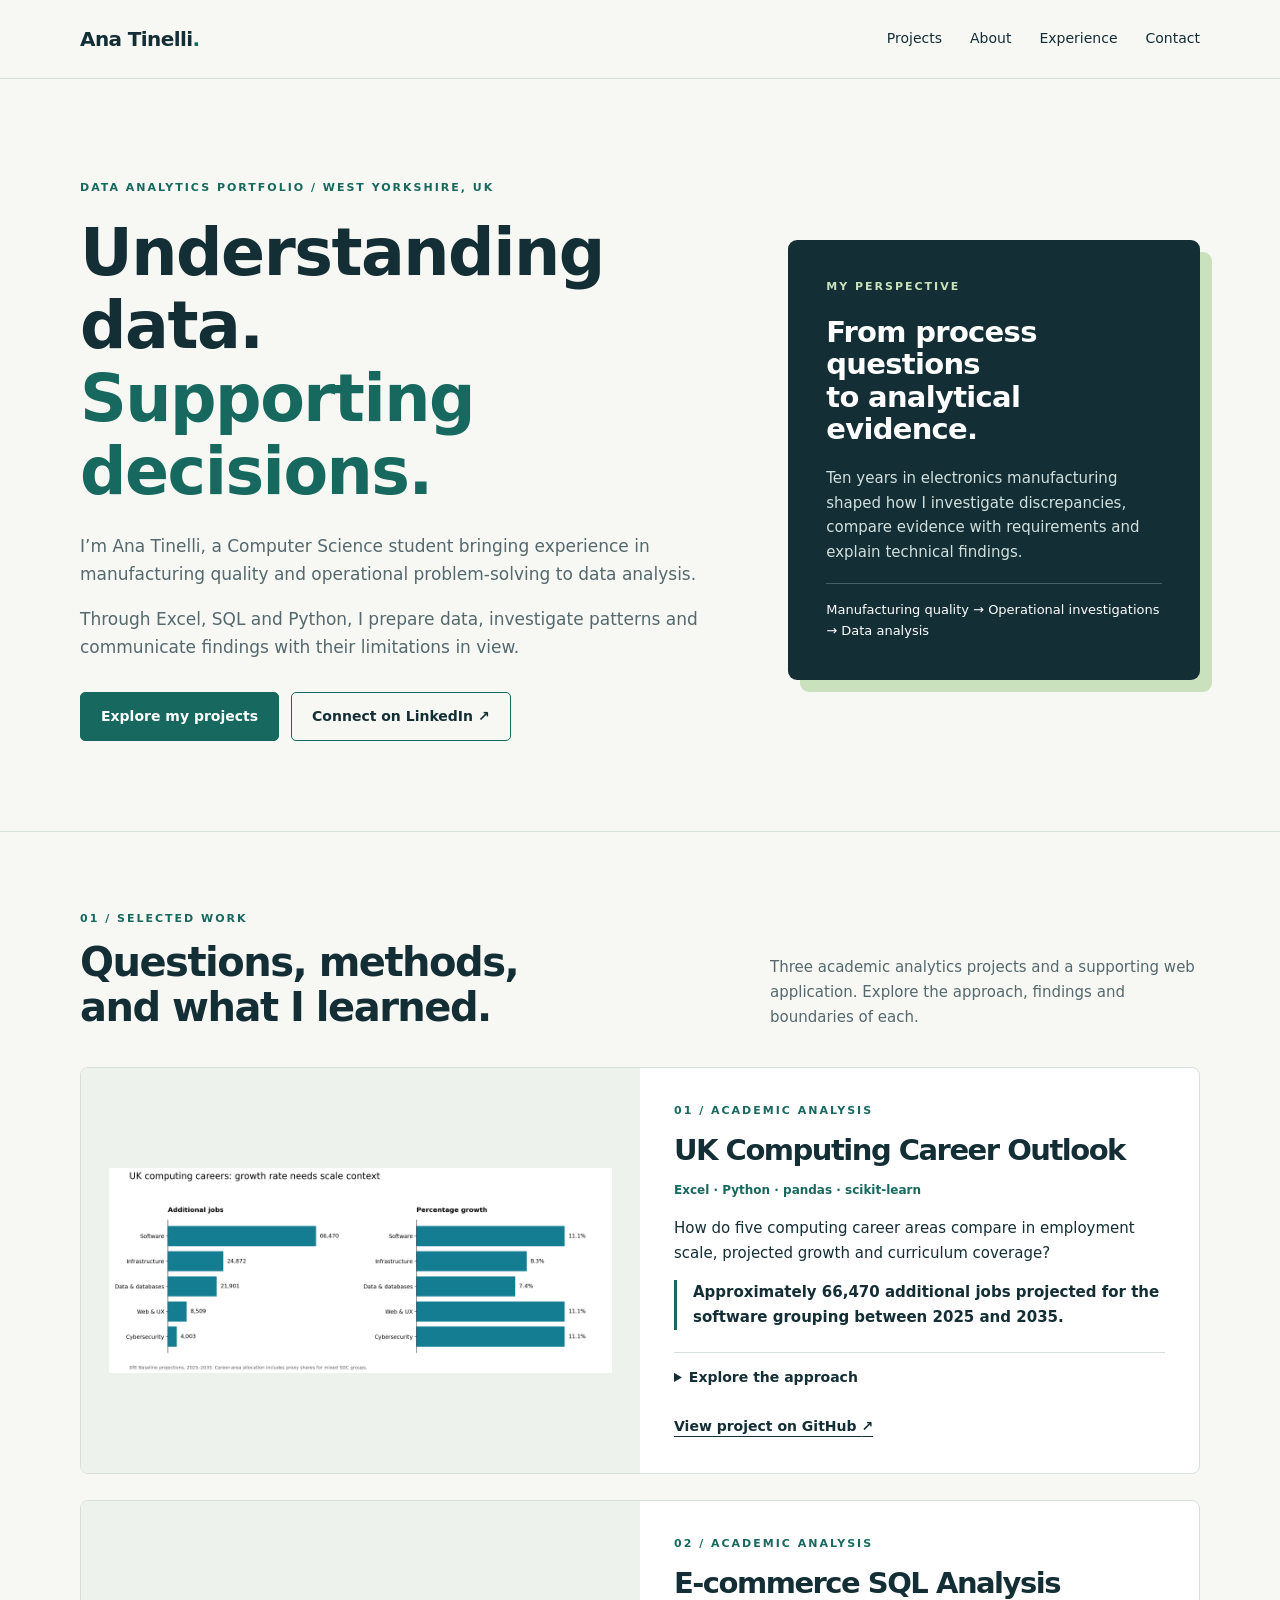
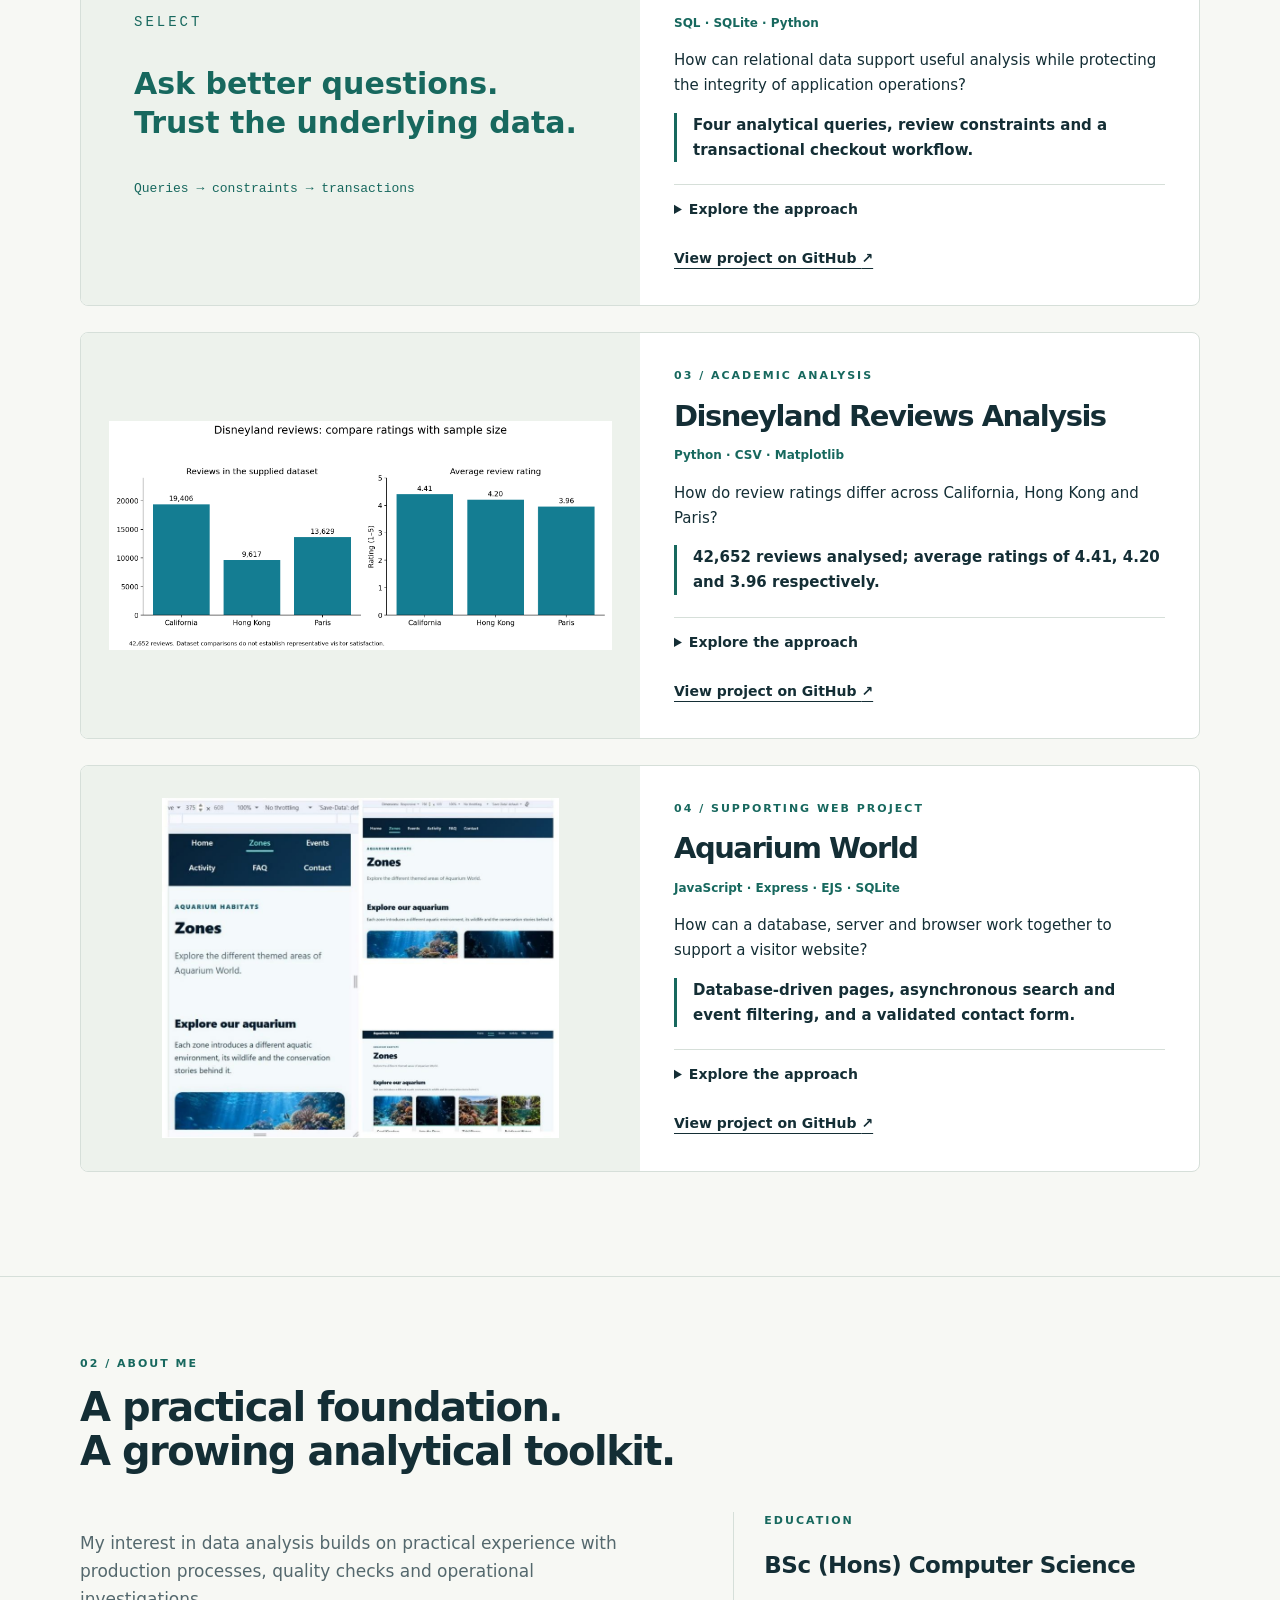
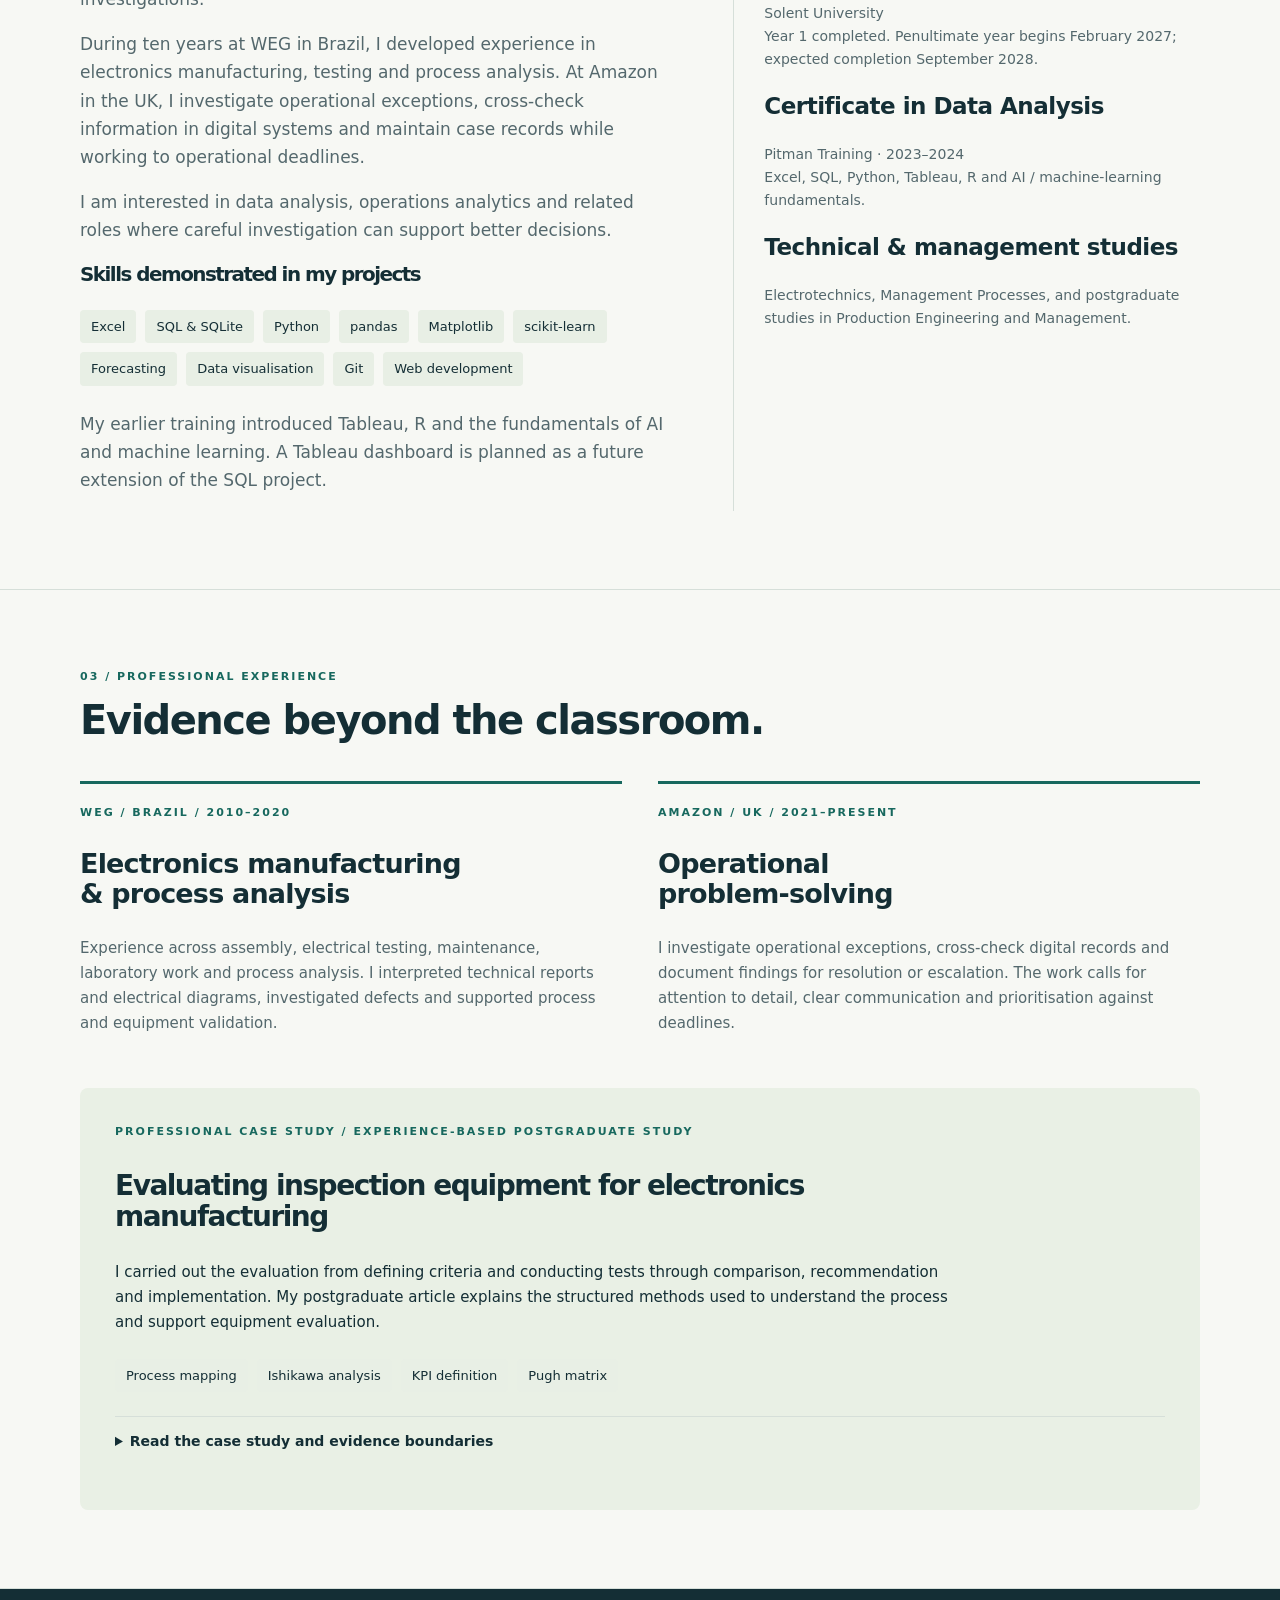
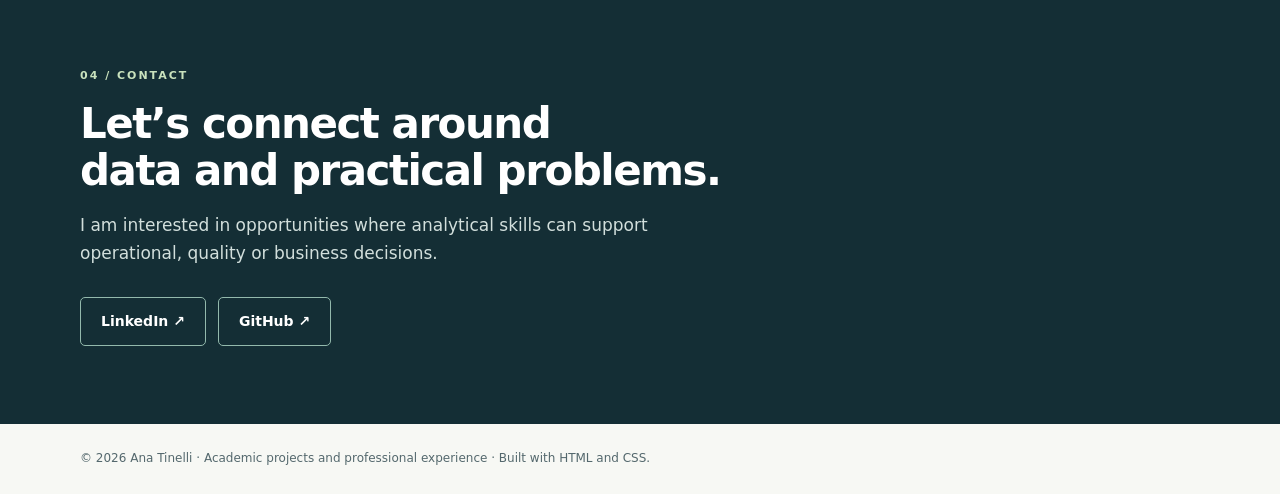
==== index.html @ 1b7c76b4 "Add initial data analytics portfolio website." ====
<!doctype html><html lang="en"><head><meta charset="utf-8"><meta name="viewport" content="width=device-width,initial-scale=1"><meta name="description" content="Ana Tinelli’s data analytics portfolio: Excel, SQL and Python projects, informed by manufacturing quality and operational problem-solving."><title>Ana Tinelli | Data Analytics Portfolio</title><style>
:root{--ink:#142e35;--teal:#17685e;--paper:#f7f8f4;--muted:#54686d;--line:#d6dfd9;--accent:#c9e2bd}*{box-sizing:border-box}html{scroll-behavior:smooth;scroll-padding-top:90px}body{margin:0;background:var(--paper);color:var(--ink);font:17px/1.65 system-ui,-apple-system,BlinkMacSystemFont,"Segoe UI",sans-serif}a{color:inherit}a:focus-visible,summary:focus-visible{outline:3px solid var(--teal);outline-offset:5px}.skip{position:absolute;left:16px;top:-100px;background:white;padding:12px;z-index:5}.skip:focus{top:10px}.wrap{width:min(1120px,calc(100% - 48px));margin:auto}header{background:rgba(247,248,244,.97);position:sticky;top:0;z-index:3;border-bottom:1px solid var(--line)}nav{display:flex;align-items:center;justify-content:space-between;gap:25px;min-height:78px}.brand{font-size:20px;font-weight:750;text-decoration:none;letter-spacing:-.6px}.brand span{color:var(--teal)}.nav-links{display:flex;gap:28px;font-size:14px}.nav-links a{text-decoration:none}.nav-links a:hover{text-decoration:underline}.hero{padding:100px 0 90px;display:grid;grid-template-columns:1.55fr 1fr;gap:70px;align-items:center}.eyebrow{text-transform:uppercase;letter-spacing:2px;font-size:11px;font-weight:750;color:var(--teal)}h1,h2,h3{line-height:1.12;letter-spacing:-1.5px}h1{font-size:clamp(42px,5.1vw,65px);margin:20px 0 24px;font-weight:650}h1 em{font-style:normal;color:var(--teal)}.intro{color:var(--muted);max-width:650px}.buttons{display:flex;gap:12px;flex-wrap:wrap;margin-top:30px}.button{padding:12px 20px;border:1px solid var(--teal);text-decoration:none;border-radius:5px;font-size:14px;font-weight:650}.primary{background:var(--teal);color:white}.hero-note{background:var(--ink);color:#fff;padding:38px;border-radius:9px;box-shadow:12px 12px 0 var(--accent)}.hero-note .eyebrow{color:var(--accent)}.hero-note h2{font-size:29px;letter-spacing:-.7px;margin:20px 0}.hero-note p{color:#d1e0dd;font-size:15px}.note-row{border-top:1px solid #456067;padding:15px 0 0;margin-top:18px;font-size:13px}.section{padding:78px 0;border-top:1px solid var(--line)}.section-heading{display:flex;gap:35px;justify-content:space-between;align-items:end;margin-bottom:38px}.section-heading h2{font-size:40px;margin:12px 0 0}.section-heading p{max-width:430px;color:var(--muted);margin:0;font-size:15px}.project{display:grid;grid-template-columns:1fr 1fr;border:1px solid var(--line);background:white;border-radius:8px;overflow:hidden;margin-bottom:26px}.project-image{background:#edf2ec;padding:28px;display:flex;align-items:center;justify-content:center}.project-image img{width:100%;height:auto;max-height:340px;object-fit:contain}.project-copy{padding:34px}.project h3{font-size:29px;margin:14px 0}.project p{font-size:15px}.tags{color:var(--teal);font-size:12px!important;font-weight:650}.finding{border-left:3px solid var(--teal);padding-left:16px;font-weight:650}details{border-top:1px solid var(--line);margin:22px 0;padding-top:13px}summary{cursor:pointer;font-size:14px;font-weight:650}h4{font-size:14px;margin:20px 0 5px}.text-link{font-size:14px;font-weight:700;text-underline-offset:5px}.sql-visual{padding:25px;color:var(--teal);width:100%}.sql-visual span{font:14px monospace;letter-spacing:3px}.sql-visual strong{display:block;font-size:30px;line-height:1.3;margin:30px 0}.sql-visual small{font:13px monospace}.about-grid{display:grid;grid-template-columns:1.25fr 1fr;gap:70px}.about-grid p{color:var(--muted)}.skills{display:flex;gap:9px;flex-wrap:wrap;margin:24px 0}.skills span{padding:6px 11px;background:#e8efe5;border-radius:4px;font-size:13px}.education{border-left:1px solid var(--line);padding-left:30px}.education h3{font-size:23px;letter-spacing:-.5px}.education p{font-size:14px}.experience-grid{display:grid;grid-template-columns:1fr 1fr;gap:36px}.experience-card{border-top:3px solid var(--teal);padding-top:20px}.experience-card h3{font-size:27px;letter-spacing:-.8px}.experience-card p{font-size:15px;color:var(--muted)}.case{background:#e9f0e5;padding:35px;margin-top:38px;border-radius:8px}.case h3{font-size:28px;max-width:700px}.case p{font-size:15px;max-width:850px}.contact{background:var(--ink);color:white}.contact .eyebrow{color:var(--accent)}.contact h2{font-size:42px;max-width:650px;margin:15px 0}.contact p{color:#d2dfdc;max-width:650px}.contact .button{border-color:#93b9ac;color:white}footer{padding:25px 0;font-size:12px;color:var(--muted)}@media(max-width:800px){.hero{grid-template-columns:1fr;gap:40px;padding:60px 0}.hero-note{max-width:520px}.section{padding:55px 0}.section-heading{display:block}.section-heading p{margin-top:20px}.project,.about-grid,.experience-grid{grid-template-columns:1fr}.project-copy{padding:25px}.about-grid{gap:25px}.education{border-left:0;padding-left:0}.nav-links{gap:14px;font-size:12px}.wrap{width:calc(100% - 32px)}nav{flex-wrap:wrap;padding:15px 0;gap:10px}.section-heading h2{font-size:34px}.case{padding:25px}.hero-note{box-shadow:6px 6px 0 var(--accent)}}@media(prefers-reduced-motion:reduce){html{scroll-behavior:auto}}
</style></head><body><a class="skip" href="#main">Skip to content</a><header><nav class="wrap" aria-label="Main navigation"><a class="brand" href="#home">Ana Tinelli<span>.</span></a><div class="nav-links"><a href="#projects">Projects</a><a href="#about">About</a><a href="#experience">Experience</a><a href="#contact">Contact</a></div></nav></header><main id="main"><section id="home" class="hero wrap"><div><div class="eyebrow">Data Analytics Portfolio / West Yorkshire, UK</div><h1>Understanding data.<br><em>Supporting decisions.</em></h1><p class="intro">I’m Ana Tinelli, a Computer Science student bringing experience in manufacturing quality and operational problem-solving to data analysis.</p><p class="intro">Through Excel, SQL and Python, I prepare data, investigate patterns and communicate findings with their limitations in view.</p><div class="buttons"><a class="button primary" href="#projects">Explore my projects</a><a class="button" href="https://www.linkedin.com/in/ana-paula-tinelli-a90706131/">Connect on LinkedIn ↗</a></div></div><aside class="hero-note"><div class="eyebrow">My perspective</div><h2>From process questions<br>to analytical evidence.</h2><p>Ten years in electronics manufacturing shaped how I investigate discrepancies, compare evidence with requirements and explain technical findings.</p><div class="note-row">Manufacturing quality → Operational investigations → Data analysis</div></aside></section><section id="projects" class="section"><div class="wrap"><div class="section-heading"><div><div class="eyebrow">01 / Selected work</div><h2>Questions, methods,<br>and what I learned.</h2></div><p>Three academic analytics projects and a supporting web application. Explore the approach, findings and boundaries of each.</p></div><article class="project"><div class="project-image"><img loading="lazy" src="[data-uri]" alt="Employment growth and scale across five computing career areas"></div><div class="project-copy"><div class="eyebrow">01 / Academic analysis</div><h3>UK Computing Career Outlook</h3><p class="tags">Excel · Python · pandas · scikit-learn</p><p>How do five computing career areas compare in employment scale, projected growth and curriculum coverage?</p><p class="finding">Approximately 66,470 additional jobs projected for the software grouping between 2025 and 2035.</p><details><summary>Explore the approach</summary><h4>What I did</h4><p>Compared moving-average and exponential-smoothing forecasts using a common MSE validation period, examined regression relationships and explored K-means configurations. I contributed to the occupational mapping with a teammate and developed the individual Future Growth analysis.</p><h4>What the evidence can tell us</h4><p>Mixed occupational allocations use vacancy proxies. Short time series and small samples make modelling exploratory; association is not causation.</p></details><a class="text-link" href="https://github.com/Ana-Tinelli/uk-computing-career-outlook">View project on GitHub <span aria-hidden="true">↗</span></a></div></article><article class="project"><div class="project-image"><div class="sql-visual" aria-label="SQL project: querying, integrity and transactions"><span>SELECT</span><strong>Ask better questions.<br>Trust the underlying data.</strong><small>Queries → constraints → transactions</small></div></div><div class="project-copy"><div class="eyebrow">02 / Academic analysis</div><h3>E-commerce SQL Analysis</h3><p class="tags">SQL · SQLite · Python</p><p>How can relational data support useful analysis while protecting the integrity of application operations?</p><p class="finding">Four analytical queries, review constraints and a transactional checkout workflow.</p><details><summary>Explore the approach</summary><h4>What I did</h4><p>Combined two assessments: shopper and order queries, seller-product aggregates and category comparisons; then review-table design and a Python shopping application. Published aggregate outputs match the repository database.</p><h4>What the evidence can tell us</h4><p>Ordered item value includes cancelled orders in the seller summary and is not collected revenue. Review tables were tested separately from the application database.</p></details><a class="text-link" href="https://github.com/Ana-Tinelli/e-commerce-sql-analysis">View project on GitHub <span aria-hidden="true">↗</span></a></div></article><article class="project"><div class="project-image"><img loading="lazy" src="[data-uri]" alt="Review counts and average ratings for three Disneyland parks"></div><div class="project-copy"><div class="eyebrow">03 / Academic analysis</div><h3>Disneyland Reviews Analysis</h3><p class="tags">Python · CSV · Matplotlib</p><p>How do review ratings differ across California, Hong Kong and Paris?</p><p class="finding">42,652 reviews analysed; average ratings of 4.41, 4.20 and 3.96 respectively.</p><details><summary>Explore the approach</summary><h4>What I did</h4><p>Built a modular command-line application with processing, interface, chart and export modules. Independent checks covered counts, means, temporal calculations and TXT, CSV and JSON exports.</p><h4>What the evidence can tell us</h4><p>The sample is not representative of every visitor. There are 2,613 missing dates; monthly averages pool years, and location rankings need sample-count context.</p></details><a class="text-link" href="https://github.com/Ana-Tinelli/disneyland-reviews-analysis">View project on GitHub <span aria-hidden="true">↗</span></a></div></article><article class="project"><div class="project-image"><img loading="lazy" src="[data-uri]" alt="Documented mobile layout of Aquarium World"></div><div class="project-copy"><div class="eyebrow">04 / Supporting web project</div><h3>Aquarium World</h3><p class="tags">JavaScript · Express · EJS · SQLite</p><p>How can a database, server and browser work together to support a visitor website?</p><p class="finding">Database-driven pages, asynchronous search and event filtering, and a validated contact form.</p><details><summary>Explore the approach</summary><h4>What I did</h4><p>Developed responsive pages, JSON APIs, parameterised queries and safe DOM updates. The assessment documentation records browser, keyboard and HTML validation checks.</p><h4>What the evidence can tell us</h4><p>The Express backend needs server hosting. This portfolio links to the source and documented preview; a fresh browser test of the current repository remains pending.</p></details><a class="text-link" href="https://github.com/Ana-Tinelli/aquarium-world">View project on GitHub <span aria-hidden="true">↗</span></a></div></article></div></section><section id="about" class="section"><div class="wrap"><div class="section-heading"><div><div class="eyebrow">02 / About me</div><h2>A practical foundation.<br>A growing analytical toolkit.</h2></div></div><div class="about-grid"><div><p>My interest in data analysis builds on practical experience with production processes, quality checks and operational investigations.</p><p>During ten years at WEG in Brazil, I developed experience in electronics manufacturing, testing and process analysis. At Amazon in the UK, I investigate operational exceptions, cross-check information in digital systems and maintain case records while working to operational deadlines.</p><p>I am interested in data analysis, operations analytics and related roles where careful investigation can support better decisions.</p><h3>Skills demonstrated in my projects</h3><div class="skills"><span>Excel</span><span>SQL & SQLite</span><span>Python</span><span>pandas</span><span>Matplotlib</span><span>scikit-learn</span><span>Forecasting</span><span>Data visualisation</span><span>Git</span><span>Web development</span></div><p>My earlier training introduced Tableau, R and the fundamentals of AI and machine learning. A Tableau dashboard is planned as a future extension of the SQL project.</p></div><aside class="education"><div class="eyebrow">Education</div><h3>BSc (Hons) Computer Science</h3><p>Solent University<br>Year 1 completed. Penultimate year begins February 2027; expected completion September 2028.</p><h3>Certificate in Data Analysis</h3><p>Pitman Training · 2023–2024<br>Excel, SQL, Python, Tableau, R and AI / machine-learning fundamentals.</p><h3>Technical & management studies</h3><p>Electrotechnics, Management Processes, and postgraduate studies in Production Engineering and Management.</p></aside></div></div></section><section id="experience" class="section"><div class="wrap"><div class="section-heading"><div><div class="eyebrow">03 / Professional experience</div><h2>Evidence beyond the classroom.</h2></div></div><div class="experience-grid"><article class="experience-card"><div class="eyebrow">WEG / Brazil / 2010–2020</div><h3>Electronics manufacturing<br>& process analysis</h3><p>Experience across assembly, electrical testing, maintenance, laboratory work and process analysis. I interpreted technical reports and electrical diagrams, investigated defects and supported process and equipment validation.</p></article><article class="experience-card"><div class="eyebrow">Amazon / UK / 2021–present</div><h3>Operational<br>problem-solving</h3><p>I investigate operational exceptions, cross-check digital records and document findings for resolution or escalation. The work calls for attention to detail, clear communication and prioritisation against deadlines.</p></article></div><article class="case"><div class="eyebrow">Professional case study / Experience-based postgraduate study</div><h3>Evaluating inspection equipment for electronics manufacturing</h3><p>I carried out the evaluation from defining criteria and conducting tests through comparison, recommendation and implementation. My postgraduate article explains the structured methods used to understand the process and support equipment evaluation.</p><div class="skills"><span>Process mapping</span><span>Ishikawa analysis</span><span>KPI definition</span><span>Pugh matrix</span></div><details><summary>Read the case study and evidence boundaries</summary><h4>The question</h4><p>How could inspection equipment meet requirements for a process with approximately 700 product variants, around 30 daily setup changes and a shortest line cycle time of 20 seconds?</p><h4>The approach</h4><p>Map the process, investigate inspection limitations, define measurable requirements, test alternatives and compare them against the selected criteria.</p><h4>Interpreting the evidence</h4><p>These figures describe the process context, not measured improvements. The article’s 98% approval figure is a test target, not an achieved defect-detection rate. Its equipment-comparison scores are illustrative examples, not actual supplier results. No measured return on investment is claimed.</p><p>The original technical reports are not published here. This summary connects my professional experience with my current development in SQL, Python and visualisation.</p></details></article></div></section><section id="contact" class="section contact"><div class="wrap"><div class="eyebrow">04 / Contact</div><h2>Let’s connect around<br>data and practical problems.</h2><p>I am interested in opportunities where analytical skills can support operational, quality or business decisions.</p><div class="buttons"><a class="button" href="https://www.linkedin.com/in/ana-paula-tinelli-a90706131/">LinkedIn ↗</a><a class="button" href="https://github.com/Ana-Tinelli">GitHub ↗</a></div></div></section></main><footer class="wrap">© 2026 Ana Tinelli · Academic projects and professional experience · Built with HTML and CSS.</footer></body></html>
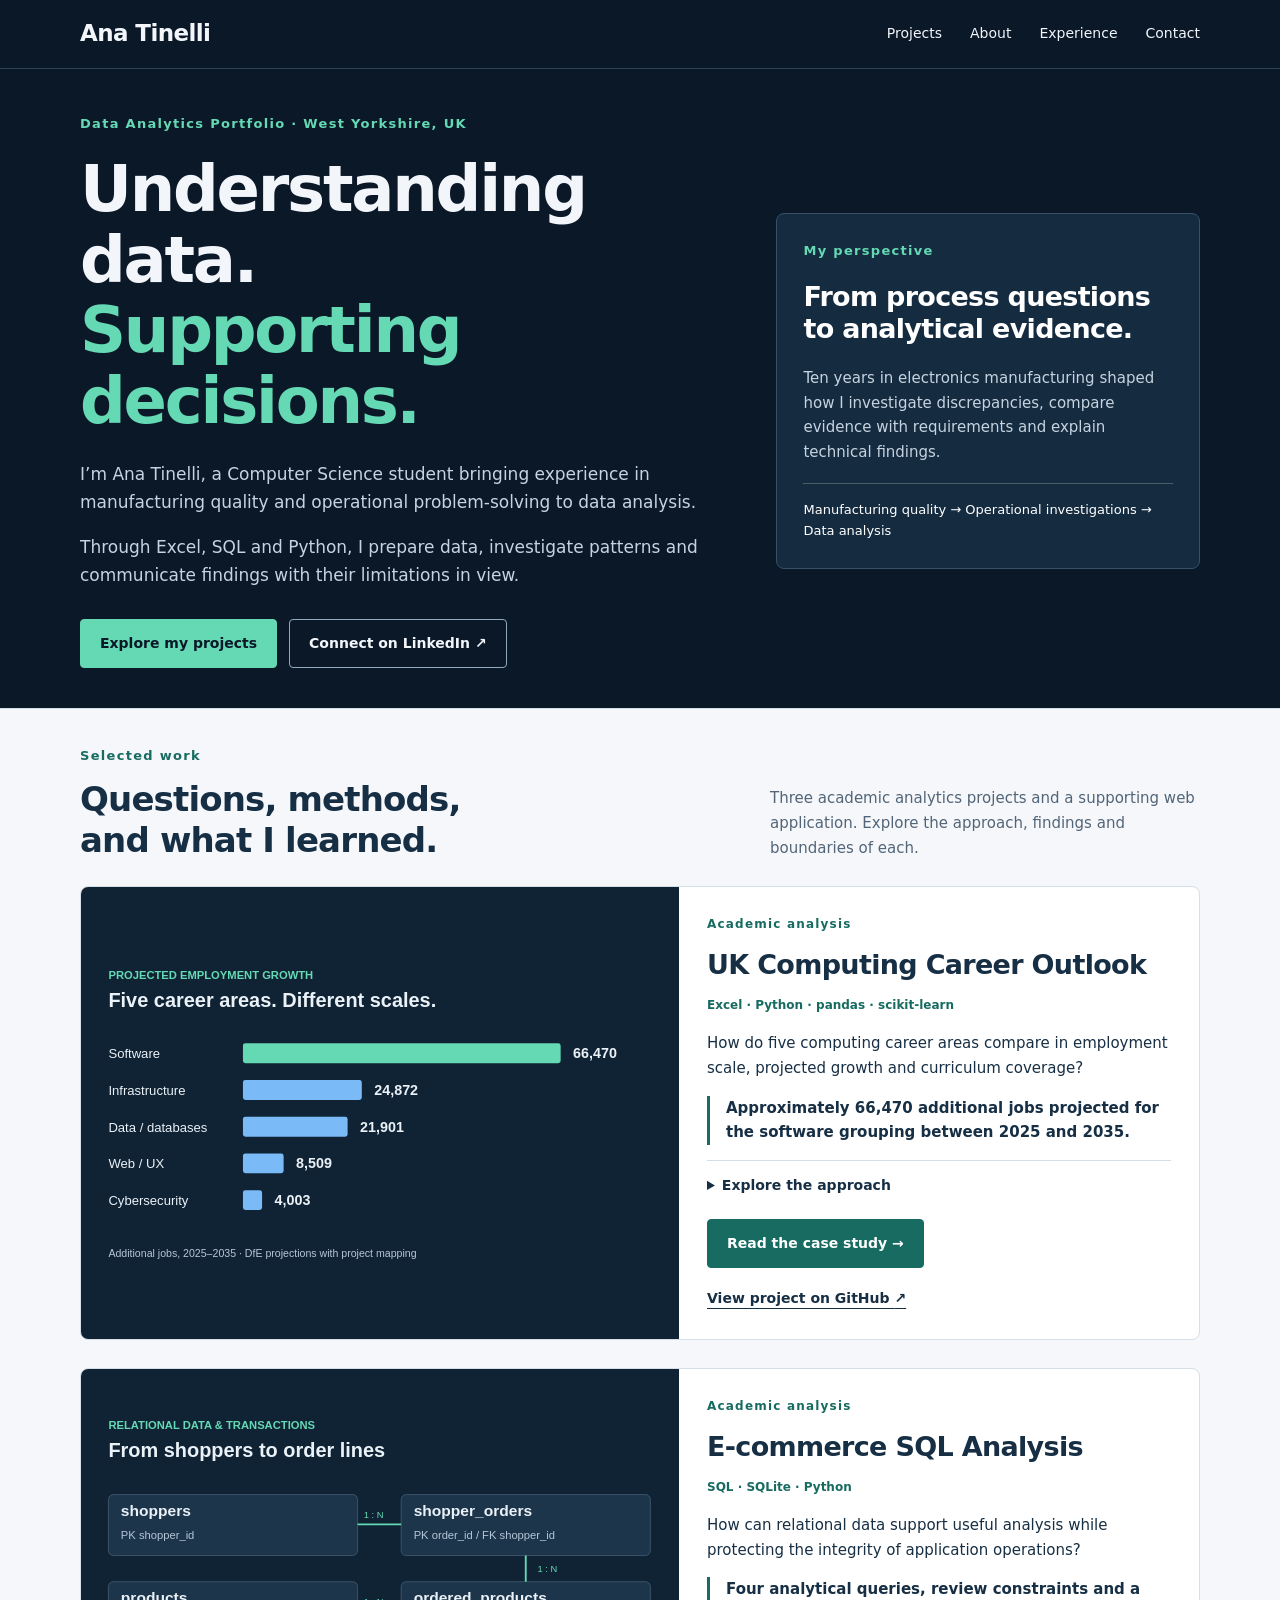
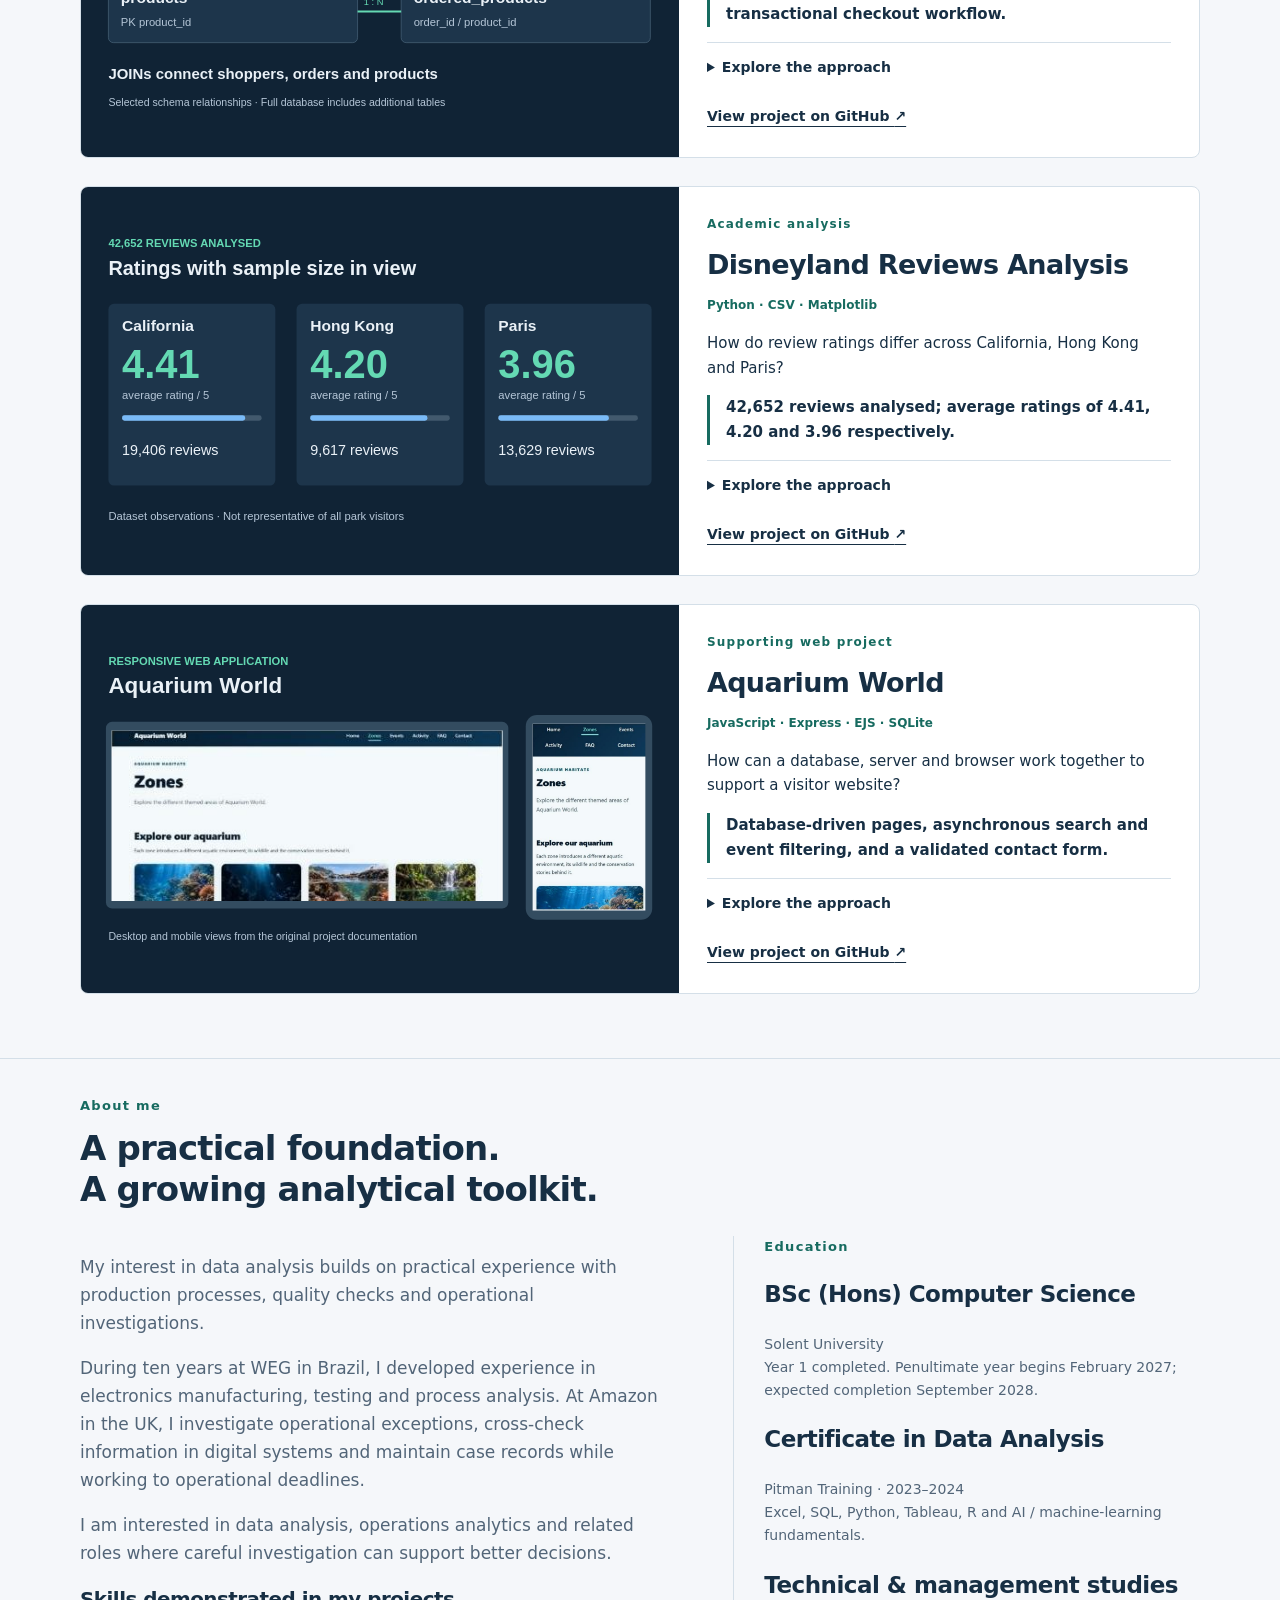
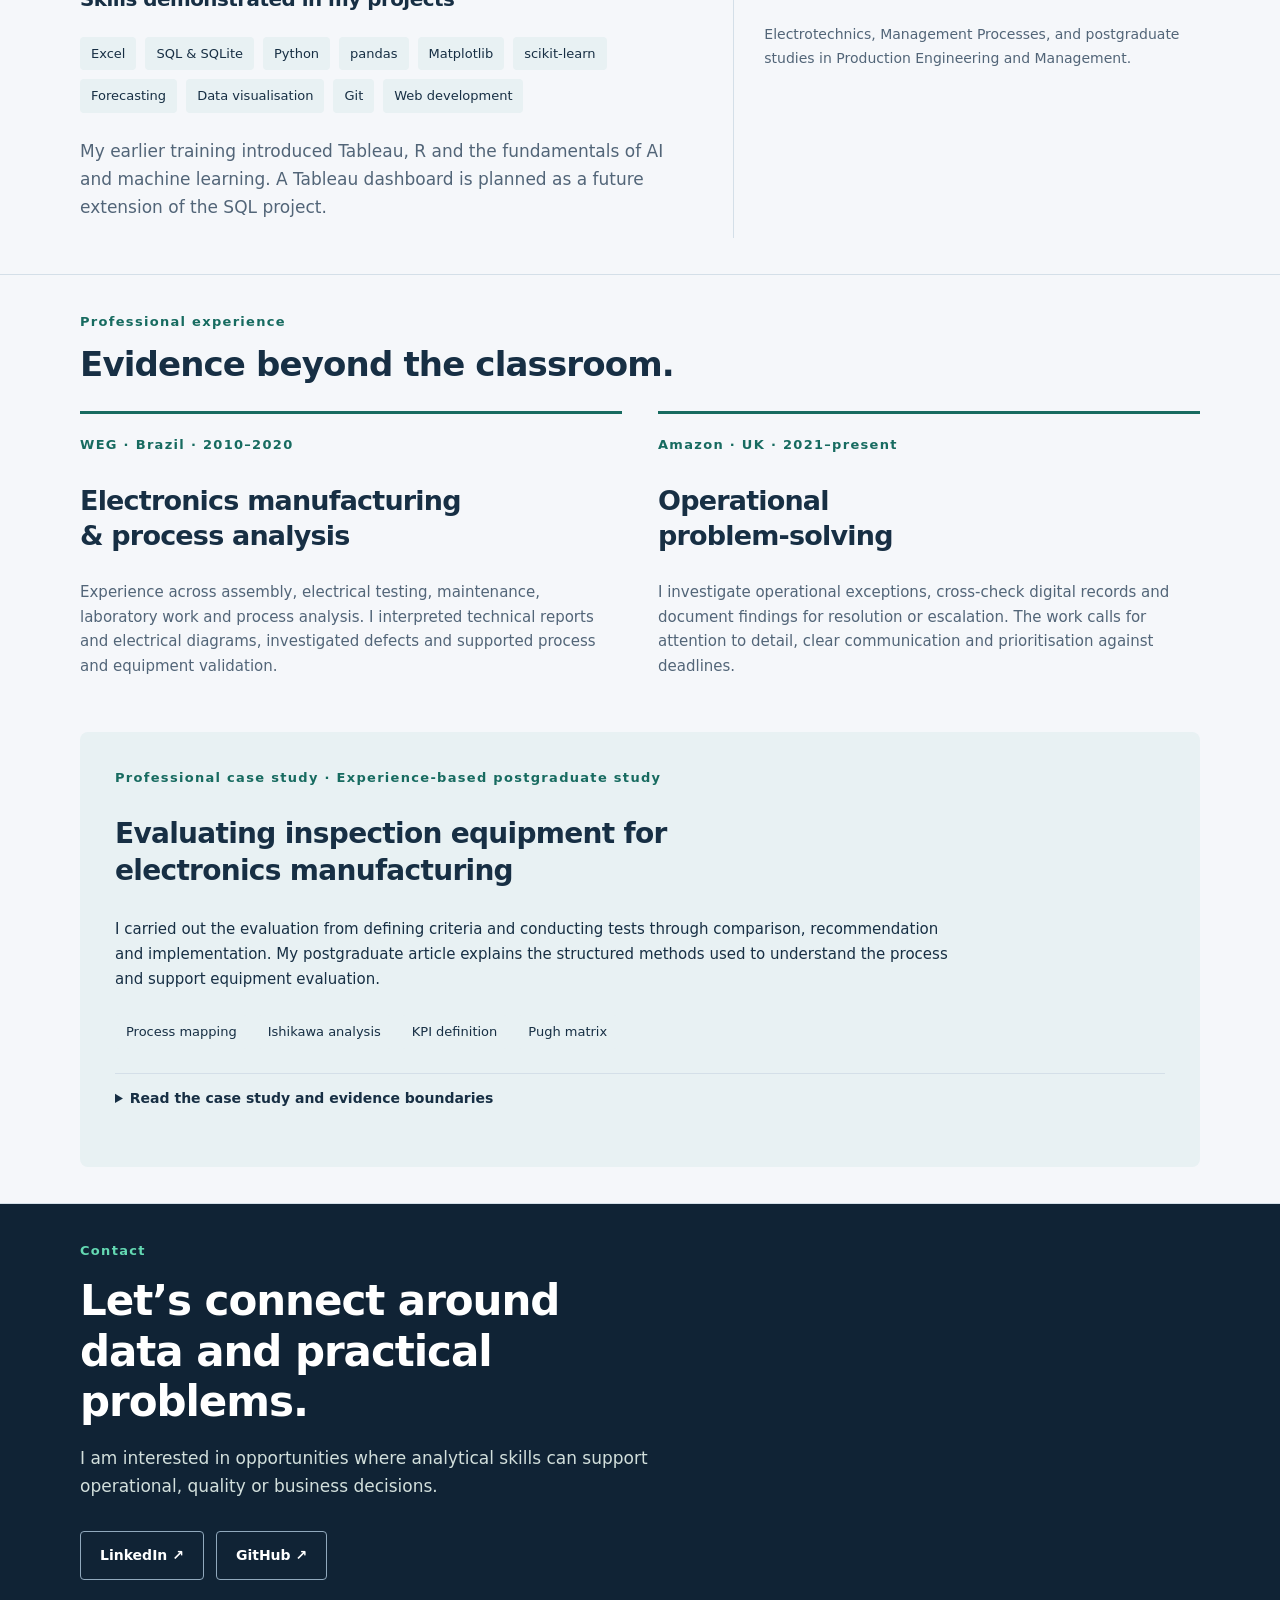
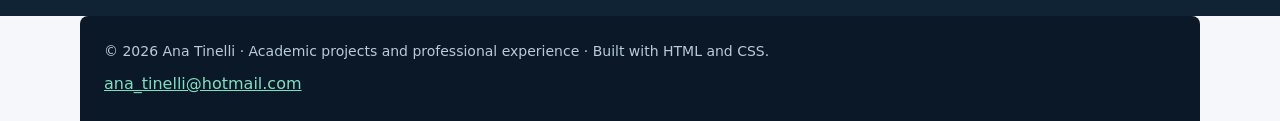
==== commit e8b4a046: "Update portfolio design and expand career outlook case study." ====
--- a/index.html
+++ b/index.html
@@ -1,3 +1 @@
-<!doctype html><html lang="en"><head><meta charset="utf-8"><meta name="viewport" content="width=device-width,initial-scale=1"><meta name="description" content="Ana Tinelli’s data analytics portfolio: Excel, SQL and Python projects, informed by manufacturing quality and operational problem-solving."><title>Ana Tinelli | Data Analytics Portfolio</title><style>
-:root{--ink:#142e35;--teal:#17685e;--paper:#f7f8f4;--muted:#54686d;--line:#d6dfd9;--accent:#c9e2bd}*{box-sizing:border-box}html{scroll-behavior:smooth;scroll-padding-top:90px}body{margin:0;background:var(--paper);color:var(--ink);font:17px/1.65 system-ui,-apple-system,BlinkMacSystemFont,"Segoe UI",sans-serif}a{color:inherit}a:focus-visible,summary:focus-visible{outline:3px solid var(--teal);outline-offset:5px}.skip{position:absolute;left:16px;top:-100px;background:white;padding:12px;z-index:5}.skip:focus{top:10px}.wrap{width:min(1120px,calc(100% - 48px));margin:auto}header{background:rgba(247,248,244,.97);position:sticky;top:0;z-index:3;border-bottom:1px solid var(--line)}nav{display:flex;align-items:center;justify-content:space-between;gap:25px;min-height:78px}.brand{font-size:20px;font-weight:750;text-decoration:none;letter-spacing:-.6px}.brand span{color:var(--teal)}.nav-links{display:flex;gap:28px;font-size:14px}.nav-links a{text-decoration:none}.nav-links a:hover{text-decoration:underline}.hero{padding:100px 0 90px;display:grid;grid-template-columns:1.55fr 1fr;gap:70px;align-items:center}.eyebrow{text-transform:uppercase;letter-spacing:2px;font-size:11px;font-weight:750;color:var(--teal)}h1,h2,h3{line-height:1.12;letter-spacing:-1.5px}h1{font-size:clamp(42px,5.1vw,65px);margin:20px 0 24px;font-weight:650}h1 em{font-style:normal;color:var(--teal)}.intro{color:var(--muted);max-width:650px}.buttons{display:flex;gap:12px;flex-wrap:wrap;margin-top:30px}.button{padding:12px 20px;border:1px solid var(--teal);text-decoration:none;border-radius:5px;font-size:14px;font-weight:650}.primary{background:var(--teal);color:white}.hero-note{background:var(--ink);color:#fff;padding:38px;border-radius:9px;box-shadow:12px 12px 0 var(--accent)}.hero-note .eyebrow{color:var(--accent)}.hero-note h2{font-size:29px;letter-spacing:-.7px;margin:20px 0}.hero-note p{color:#d1e0dd;font-size:15px}.note-row{border-top:1px solid #456067;padding:15px 0 0;margin-top:18px;font-size:13px}.section{padding:78px 0;border-top:1px solid var(--line)}.section-heading{display:flex;gap:35px;justify-content:space-between;align-items:end;margin-bottom:38px}.section-heading h2{font-size:40px;margin:12px 0 0}.section-heading p{max-width:430px;color:var(--muted);margin:0;font-size:15px}.project{display:grid;grid-template-columns:1fr 1fr;border:1px solid var(--line);background:white;border-radius:8px;overflow:hidden;margin-bottom:26px}.project-image{background:#edf2ec;padding:28px;display:flex;align-items:center;justify-content:center}.project-image img{width:100%;height:auto;max-height:340px;object-fit:contain}.project-copy{padding:34px}.project h3{font-size:29px;margin:14px 0}.project p{font-size:15px}.tags{color:var(--teal);font-size:12px!important;font-weight:650}.finding{border-left:3px solid var(--teal);padding-left:16px;font-weight:650}details{border-top:1px solid var(--line);margin:22px 0;padding-top:13px}summary{cursor:pointer;font-size:14px;font-weight:650}h4{font-size:14px;margin:20px 0 5px}.text-link{font-size:14px;font-weight:700;text-underline-offset:5px}.sql-visual{padding:25px;color:var(--teal);width:100%}.sql-visual span{font:14px monospace;letter-spacing:3px}.sql-visual strong{display:block;font-size:30px;line-height:1.3;margin:30px 0}.sql-visual small{font:13px monospace}.about-grid{display:grid;grid-template-columns:1.25fr 1fr;gap:70px}.about-grid p{color:var(--muted)}.skills{display:flex;gap:9px;flex-wrap:wrap;margin:24px 0}.skills span{padding:6px 11px;background:#e8efe5;border-radius:4px;font-size:13px}.education{border-left:1px solid var(--line);padding-left:30px}.education h3{font-size:23px;letter-spacing:-.5px}.education p{font-size:14px}.experience-grid{display:grid;grid-template-columns:1fr 1fr;gap:36px}.experience-card{border-top:3px solid var(--teal);padding-top:20px}.experience-card h3{font-size:27px;letter-spacing:-.8px}.experience-card p{font-size:15px;color:var(--muted)}.case{background:#e9f0e5;padding:35px;margin-top:38px;border-radius:8px}.case h3{font-size:28px;max-width:700px}.case p{font-size:15px;max-width:850px}.contact{background:var(--ink);color:white}.contact .eyebrow{color:var(--accent)}.contact h2{font-size:42px;max-width:650px;margin:15px 0}.contact p{color:#d2dfdc;max-width:650px}.contact .button{border-color:#93b9ac;color:white}footer{padding:25px 0;font-size:12px;color:var(--muted)}@media(max-width:800px){.hero{grid-template-columns:1fr;gap:40px;padding:60px 0}.hero-note{max-width:520px}.section{padding:55px 0}.section-heading{display:block}.section-heading p{margin-top:20px}.project,.about-grid,.experience-grid{grid-template-columns:1fr}.project-copy{padding:25px}.about-grid{gap:25px}.education{border-left:0;padding-left:0}.nav-links{gap:14px;font-size:12px}.wrap{width:calc(100% - 32px)}nav{flex-wrap:wrap;padding:15px 0;gap:10px}.section-heading h2{font-size:34px}.case{padding:25px}.hero-note{box-shadow:6px 6px 0 var(--accent)}}@media(prefers-reduced-motion:reduce){html{scroll-behavior:auto}}
-</style></head><body><a class="skip" href="#main">Skip to content</a><header><nav class="wrap" aria-label="Main navigation"><a class="brand" href="#home">Ana Tinelli<span>.</span></a><div class="nav-links"><a href="#projects">Projects</a><a href="#about">About</a><a href="#experience">Experience</a><a href="#contact">Contact</a></div></nav></header><main id="main"><section id="home" class="hero wrap"><div><div class="eyebrow">Data Analytics Portfolio / West Yorkshire, UK</div><h1>Understanding data.<br><em>Supporting decisions.</em></h1><p class="intro">I’m Ana Tinelli, a Computer Science student bringing experience in manufacturing quality and operational problem-solving to data analysis.</p><p class="intro">Through Excel, SQL and Python, I prepare data, investigate patterns and communicate findings with their limitations in view.</p><div class="buttons"><a class="button primary" href="#projects">Explore my projects</a><a class="button" href="https://www.linkedin.com/in/ana-paula-tinelli-a90706131/">Connect on LinkedIn ↗</a></div></div><aside class="hero-note"><div class="eyebrow">My perspective</div><h2>From process questions<br>to analytical evidence.</h2><p>Ten years in electronics manufacturing shaped how I investigate discrepancies, compare evidence with requirements and explain technical findings.</p><div class="note-row">Manufacturing quality → Operational investigations → Data analysis</div></aside></section><section id="projects" class="section"><div class="wrap"><div class="section-heading"><div><div class="eyebrow">01 / Selected work</div><h2>Questions, methods,<br>and what I learned.</h2></div><p>Three academic analytics projects and a supporting web application. Explore the approach, findings and boundaries of each.</p></div><article class="project"><div class="project-image"><img loading="lazy" src="[data-uri]" alt="Employment growth and scale across five computing career areas"></div><div class="project-copy"><div class="eyebrow">01 / Academic analysis</div><h3>UK Computing Career Outlook</h3><p class="tags">Excel · Python · pandas · scikit-learn</p><p>How do five computing career areas compare in employment scale, projected growth and curriculum coverage?</p><p class="finding">Approximately 66,470 additional jobs projected for the software grouping between 2025 and 2035.</p><details><summary>Explore the approach</summary><h4>What I did</h4><p>Compared moving-average and exponential-smoothing forecasts using a common MSE validation period, examined regression relationships and explored K-means configurations. I contributed to the occupational mapping with a teammate and developed the individual Future Growth analysis.</p><h4>What the evidence can tell us</h4><p>Mixed occupational allocations use vacancy proxies. Short time series and small samples make modelling exploratory; association is not causation.</p></details><a class="text-link" href="https://github.com/Ana-Tinelli/uk-computing-career-outlook">View project on GitHub <span aria-hidden="true">↗</span></a></div></article><article class="project"><div class="project-image"><div class="sql-visual" aria-label="SQL project: querying, integrity and transactions"><span>SELECT</span><strong>Ask better questions.<br>Trust the underlying data.</strong><small>Queries → constraints → transactions</small></div></div><div class="project-copy"><div class="eyebrow">02 / Academic analysis</div><h3>E-commerce SQL Analysis</h3><p class="tags">SQL · SQLite · Python</p><p>How can relational data support useful analysis while protecting the integrity of application operations?</p><p class="finding">Four analytical queries, review constraints and a transactional checkout workflow.</p><details><summary>Explore the approach</summary><h4>What I did</h4><p>Combined two assessments: shopper and order queries, seller-product aggregates and category comparisons; then review-table design and a Python shopping application. Published aggregate outputs match the repository database.</p><h4>What the evidence can tell us</h4><p>Ordered item value includes cancelled orders in the seller summary and is not collected revenue. Review tables were tested separately from the application database.</p></details><a class="text-link" href="https://github.com/Ana-Tinelli/e-commerce-sql-analysis">View project on GitHub <span aria-hidden="true">↗</span></a></div></article><article class="project"><div class="project-image"><img loading="lazy" src="[data-uri]" alt="Review counts and average ratings for three Disneyland parks"></div><div class="project-copy"><div class="eyebrow">03 / Academic analysis</div><h3>Disneyland Reviews Analysis</h3><p class="tags">Python · CSV · Matplotlib</p><p>How do review ratings differ across California, Hong Kong and Paris?</p><p class="finding">42,652 reviews analysed; average ratings of 4.41, 4.20 and 3.96 respectively.</p><details><summary>Explore the approach</summary><h4>What I did</h4><p>Built a modular command-line application with processing, interface, chart and export modules. Independent checks covered counts, means, temporal calculations and TXT, CSV and JSON exports.</p><h4>What the evidence can tell us</h4><p>The sample is not representative of every visitor. There are 2,613 missing dates; monthly averages pool years, and location rankings need sample-count context.</p></details><a class="text-link" href="https://github.com/Ana-Tinelli/disneyland-reviews-analysis">View project on GitHub <span aria-hidden="true">↗</span></a></div></article><article class="project"><div class="project-image"><img loading="lazy" src="[data-uri]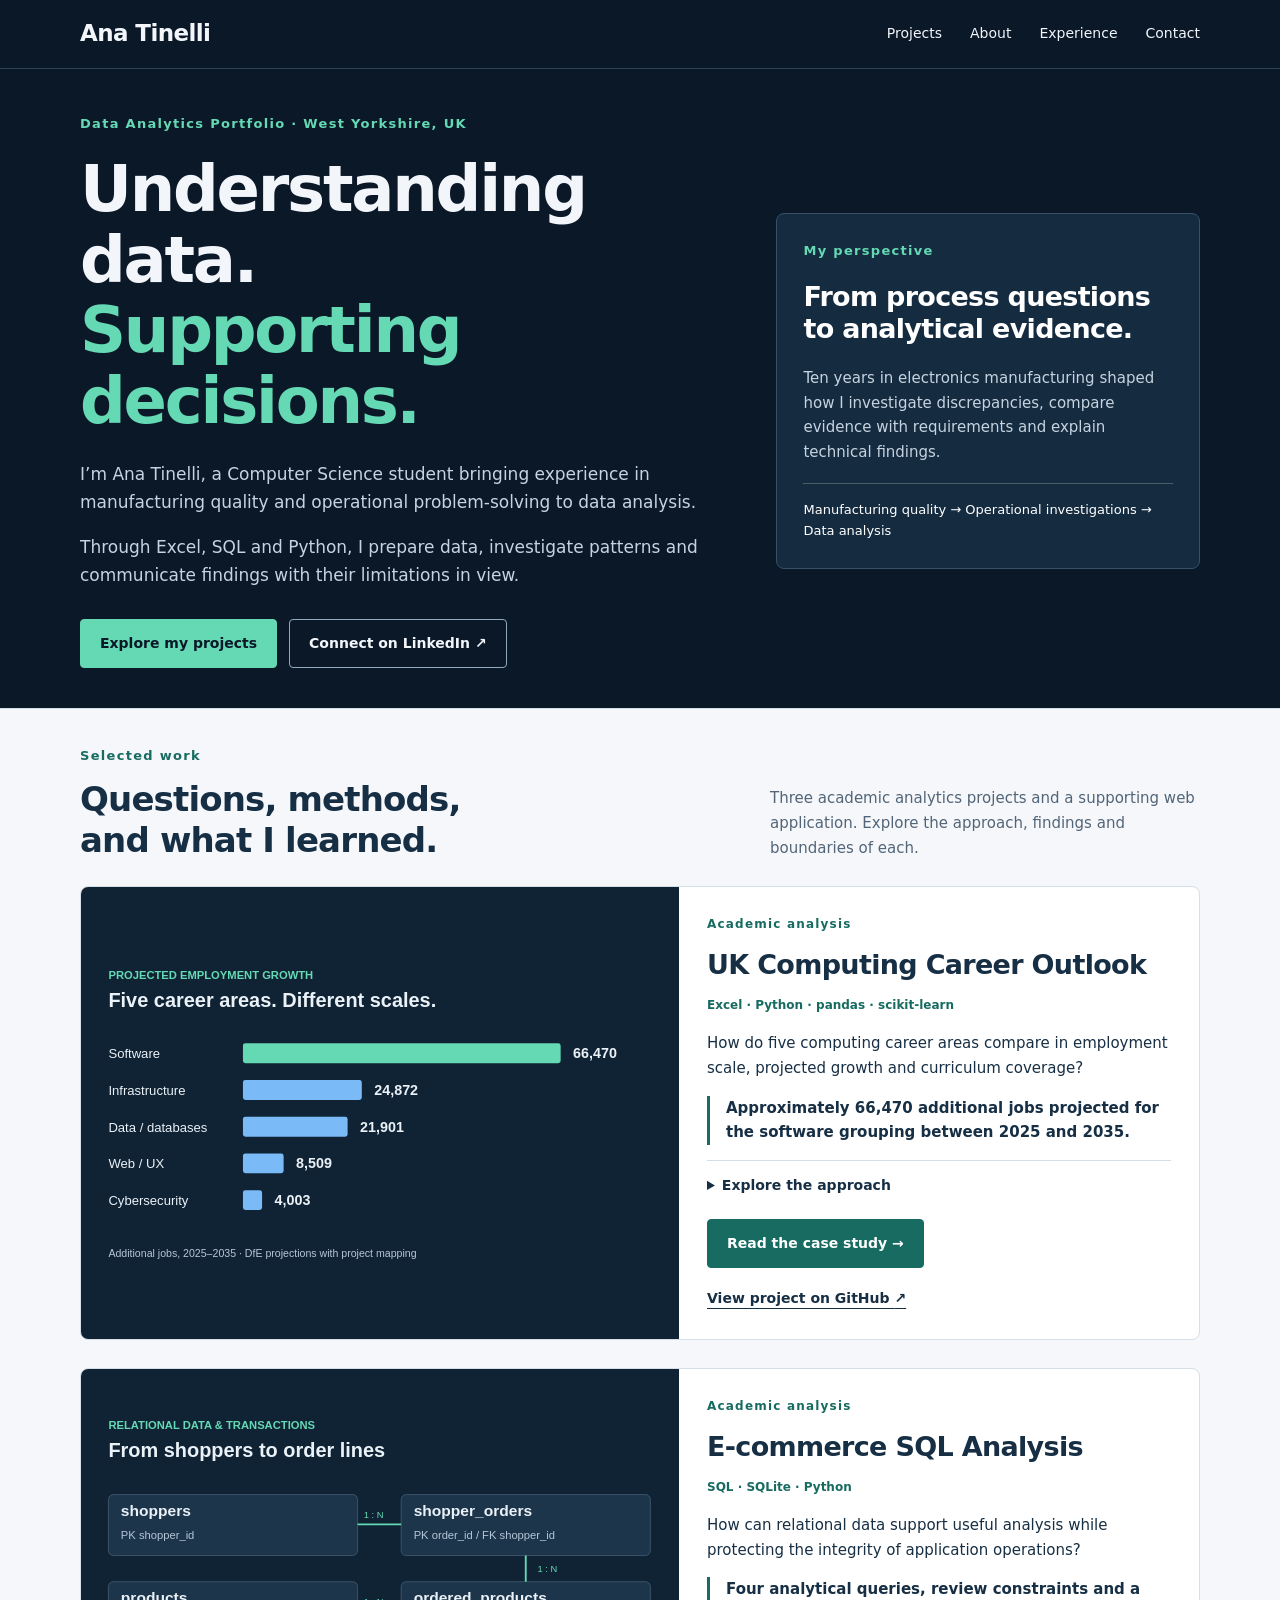
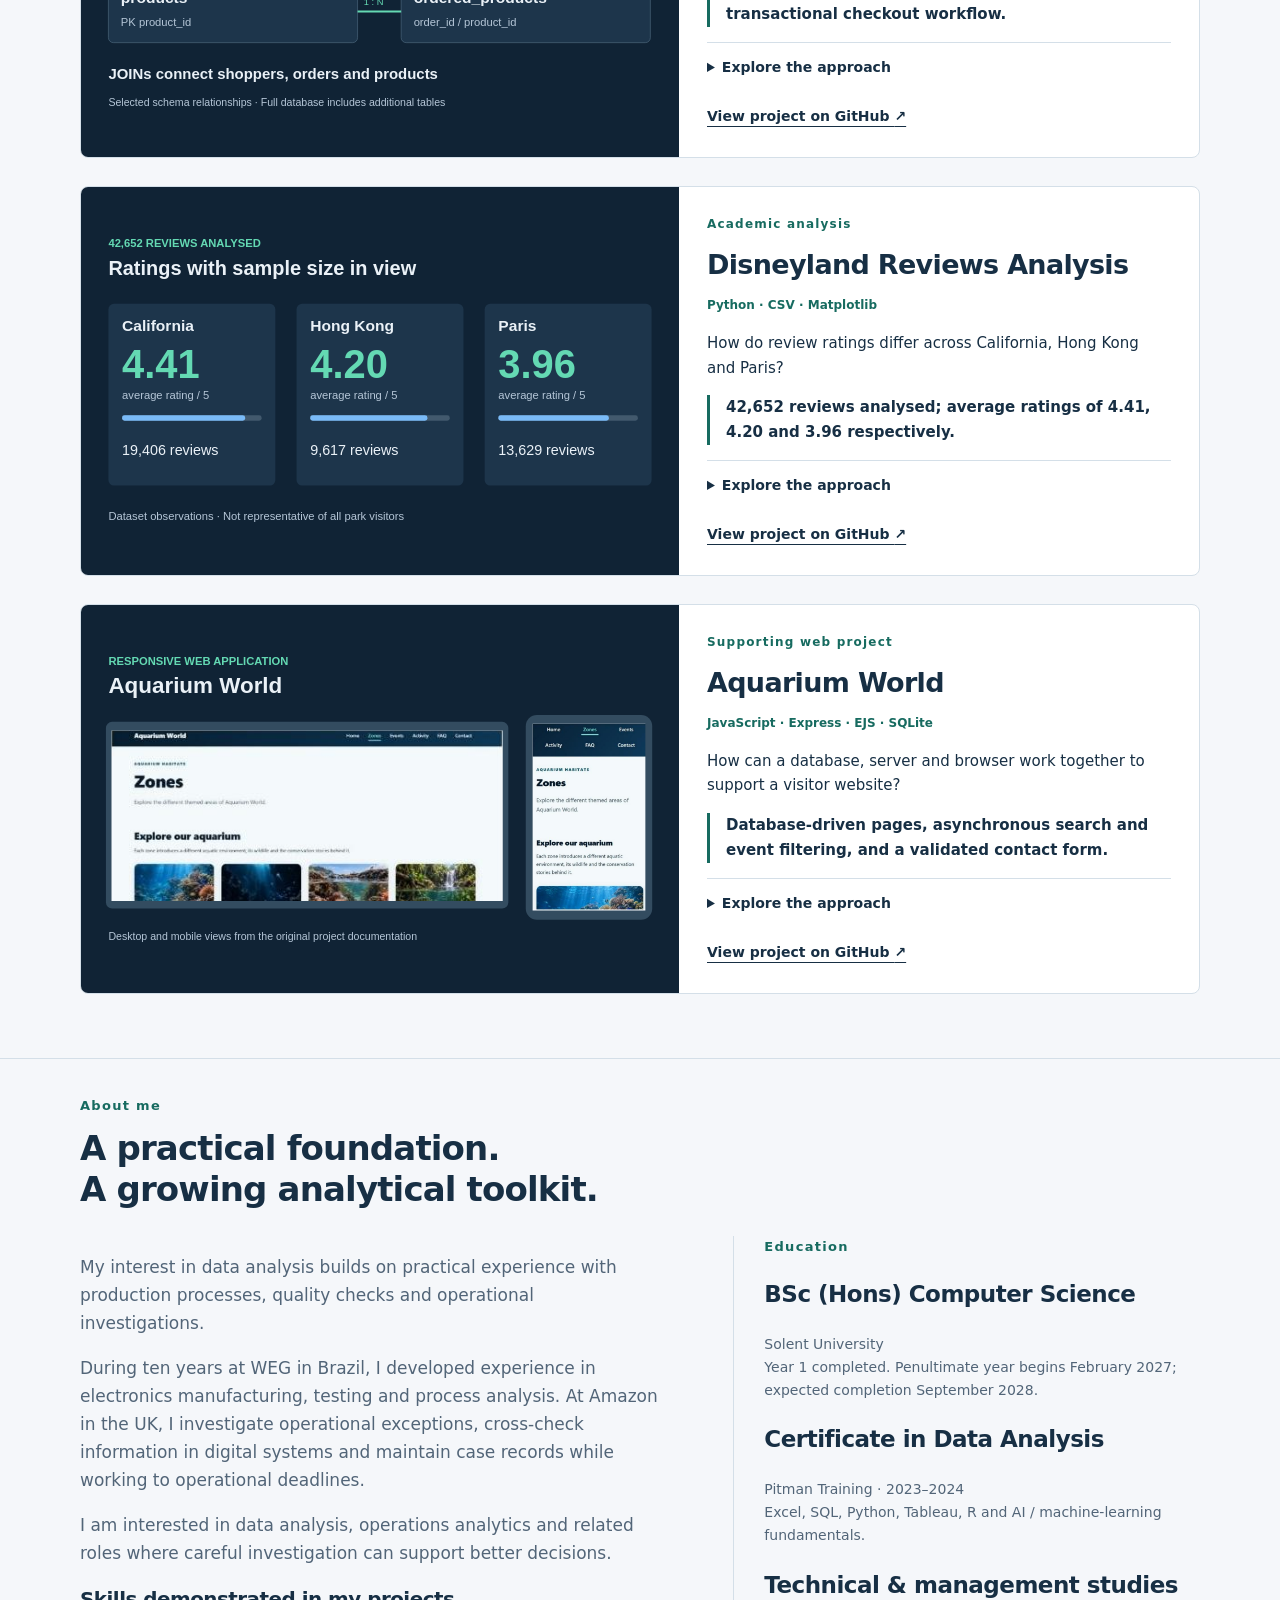
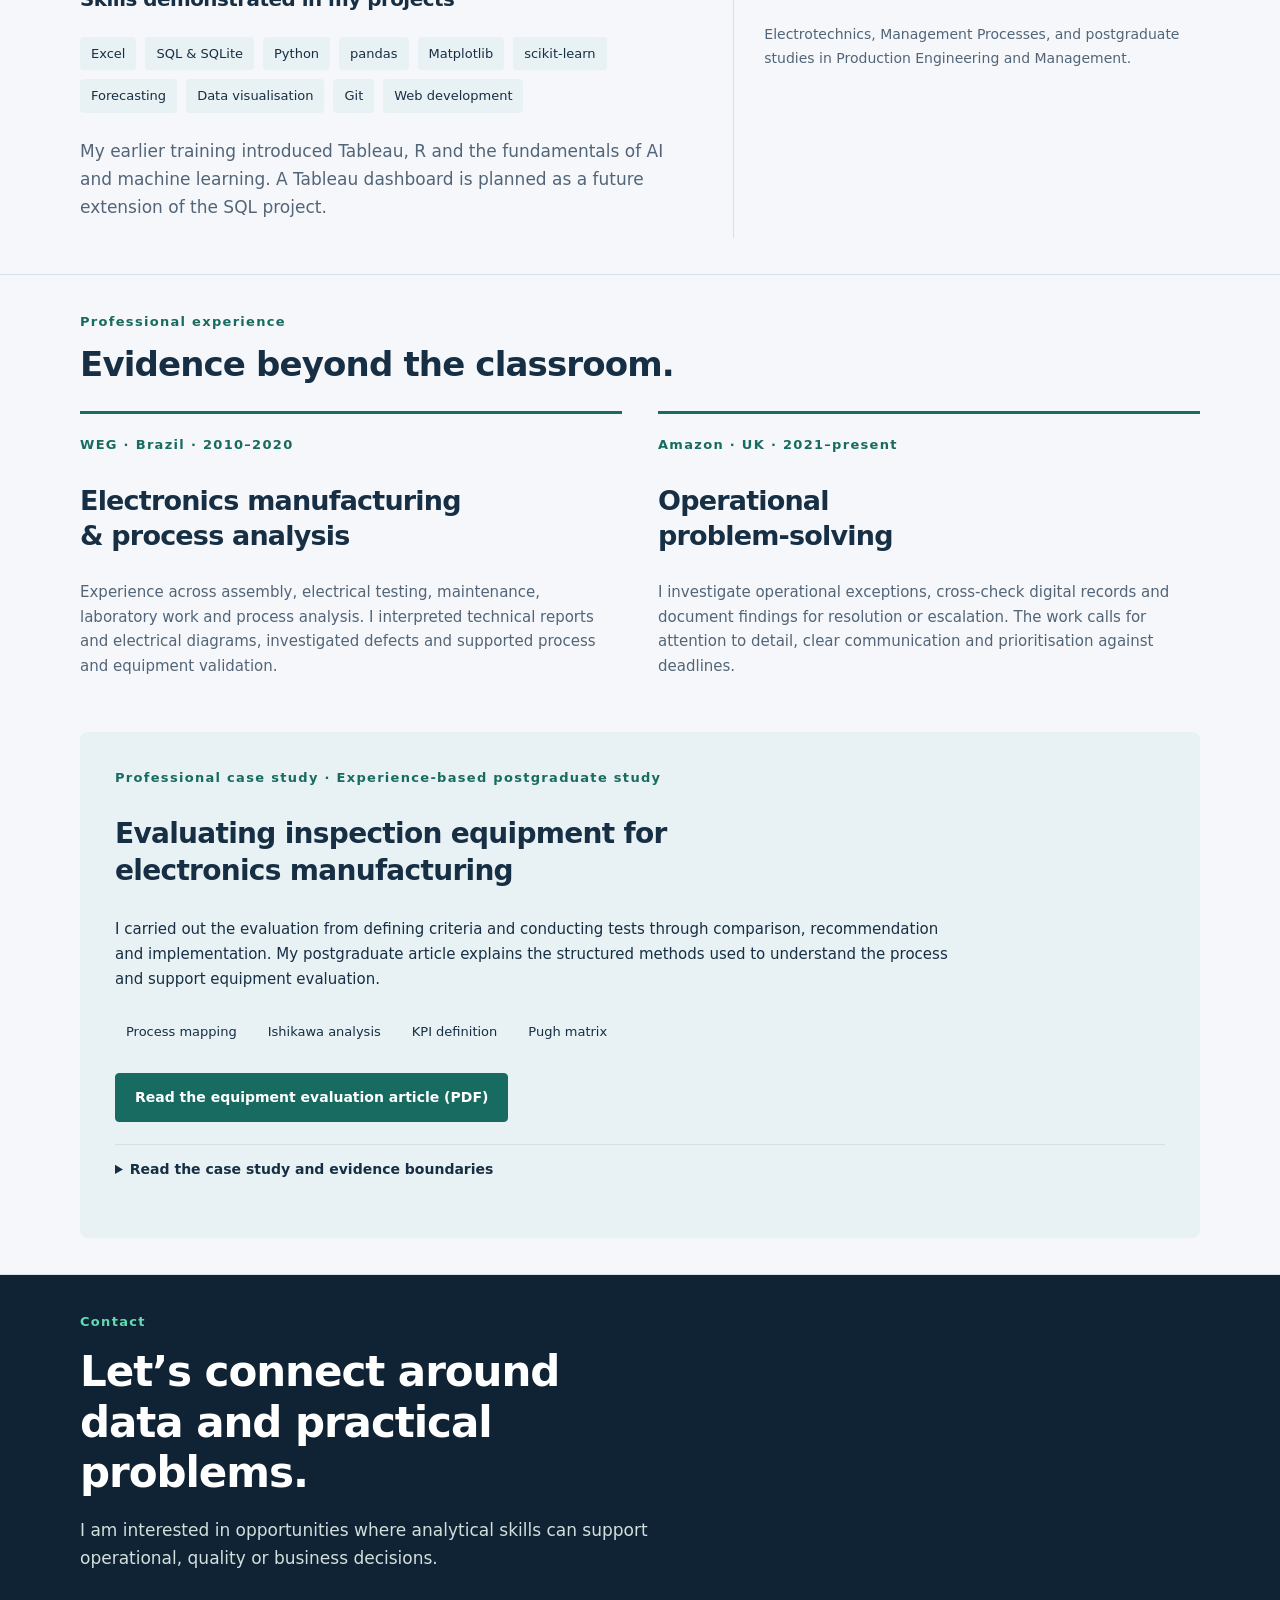
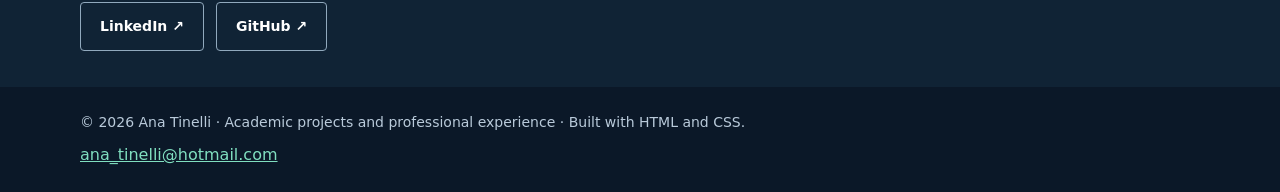
==== commit 406c8bbe: "Update layout." ====
--- a/index.html
+++ b/index.html
@@ -1 +1 @@
-<!doctype html><html lang="en"><head><meta charset="utf-8"><meta name="viewport" content="width=device-width,initial-scale=1"><meta name="description" content="Ana Tinelli’s data analytics portfolio: Excel, SQL and Python projects, informed by manufacturing quality and operational problem-solving."><title>Ana Tinelli | Data Analytics Portfolio</title><link rel="stylesheet" href="assets/home.css"><link rel="stylesheet" href="assets/shared.css"></head><body class="home-page"><a class="skip" href="#main">Skip to content</a><header><nav class="wrap" aria-label="Main navigation"><a class="brand" href="#home">Ana Tinelli</a><div class="nav-links"><a href="#projects">Projects</a><a href="#about">About</a><a href="#experience">Experience</a><a href="#contact">Contact</a></div></nav></header><main id="main"><section id="home" class="hero wrap"><div><div class="eyebrow">Data Analytics Portfolio · West Yorkshire, UK</div><h1>Understanding data.<br><em>Supporting decisions.</em></h1><p class="intro">I’m Ana Tinelli, a Computer Science student bringing experience in manufacturing quality and operational problem-solving to data analysis.</p><p class="intro">Through Excel, SQL and Python, I prepare data, investigate patterns and communicate findings with their limitations in view.</p><div class="buttons"><a class="button primary" href="#projects">Explore my projects</a><a class="button" href="https://www.linkedin.com/in/ana-paula-tinelli-a90706131/">Connect on LinkedIn ↗</a></div></div><aside class="hero-note"><div class="eyebrow">My perspective</div><h2>From process questions<br>to analytical evidence.</h2><p>Ten years in electronics manufacturing shaped how I investigate discrepancies, compare evidence with requirements and explain technical findings.</p><div class="note-row">Manufacturing quality → Operational investigations → Data analysis</div></aside></section><section id="projects" class="section"><div class="wrap"><div class="section-heading"><div><div class="eyebrow">Selected work</div><h2>Questions, methods,<br>and what I learned.</h2></div><p>Three academic analytics projects and a supporting web application. Explore the approach, findings and boundaries of each.</p></div><article class="project"><div class="project-image"><img src="assets/project-career.svg" alt="Projected additional jobs across five computing career areas" loading="lazy" width="960" height="540"></div><div class="project-copy"><div class="eyebrow">Academic analysis</div><h3>UK Computing Career Outlook</h3><p class="tags">Excel · Python · pandas · scikit-learn</p><p>How do five computing career areas compare in employment scale, projected growth and curriculum coverage?</p><p class="finding">Approximately 66,470 additional jobs projected for the software grouping between 2025 and 2035.</p><details><summary>Explore the approach</summary><h4>What I did</h4><p>Compared moving-average and exponential-smoothing forecasts using a common MSE validation period, examined regression relationships and explored K-means configurations. I contributed to the occupational mapping with a teammate and developed the individual Future Growth analysis.</p><h4>What the evidence can tell us</h4><p>Mixed occupational allocations use vacancy proxies. Short time series and small samples make modelling exploratory; association is not causation.</p></details><p><a class="button" href="career-outlook.html">Read the case study <span aria-hidden="true">→</span></a></p><a class="text-link" href="https://github.com/Ana-Tinelli/uk-computing-career-outlook">View project on GitHub <span aria-hidden="true">↗</span></a></div></article><article class="project"><div class="project-image"><img src="assets/project-sql.svg" alt="Selected relationships in the e-commerce database" loading="lazy" width="960" height="540"></div><div class="project-copy"><div class="eyebrow">Academic analysis</div><h3>E-commerce SQL Analysis</h3><p class="tags">SQL · SQLite · Python</p><p>How can relational data support useful analysis while protecting the integrity of application operations?</p><p class="finding">Four analytical queries, review constraints and a transactional checkout workflow.</p><details><summary>Explore the approach</summary><h4>What I did</h4><p>Combined two assessments: shopper and order queries, seller-product aggregates and category comparisons; then review-table design and a Python shopping application. Published aggregate outputs match the repository database.</p><h4>What the evidence can tell us</h4><p>Ordered item value includes cancelled orders in the seller summary and is not collected revenue. Review tables were tested separately from the application database.</p></details><a class="text-link" href="https://github.com/Ana-Tinelli/e-commerce-sql-analysis">View project on GitHub <span aria-hidden="true">↗</span></a></div></article><article class="project"><div class="project-image"><img src="assets/project-disney.svg" alt="Disneyland ratings and review counts" loading="lazy" width="960" height="540"></div><div class="project-copy"><div class="eyebrow">Academic analysis</div><h3>Disneyland Reviews Analysis</h3><p class="tags">Python · CSV · Matplotlib</p><p>How do review ratings differ across California, Hong Kong and Paris?</p><p class="finding">42,652 reviews analysed; average ratings of 4.41, 4.20 and 3.96 respectively.</p><details><summary>Explore the approach</summary><h4>What I did</h4><p>Built a modular command-line application with processing, interface, chart and export modules. Independent checks covered counts, means, temporal calculations and TXT, CSV and JSON exports.</p><h4>What the evidence can tell us</h4><p>The sample is not representative of every visitor. There are 2,613 missing dates; monthly averages pool years, and location rankings need sample-count context.</p></details><a class="text-link" href="https://github.com/Ana-Tinelli/disneyland-reviews-analysis">View project on GitHub <span aria-hidden="true">↗</span></a></div></article><article class="project"><div class="project-image"><img src="assets/project-aquarium.svg" alt="Documented desktop and mobile Aquarium World views" loading="lazy" width="960" height="540"></div><div class="project-copy"><div class="eyebrow">Supporting web project</div><h3>Aquarium World</h3><p class="tags">JavaScript · Express · EJS · SQLite</p><p>How can a database, server and browser work together to support a visitor website?</p><p class="finding">Database-driven pages, asynchronous search and event filtering, and a validated contact form.</p><details><summary>Explore the approach</summary><h4>What I did</h4><p>Developed responsive pages, JSON APIs, parameterised queries and safe DOM updates. The assessment documentation records browser, keyboard and HTML validation checks.</p><h4>What the evidence can tell us</h4><p>The Express backend needs server hosting. This portfolio links to the source and documented preview; a fresh browser test of the current repository remains pending.</p></details><a class="text-link" href="https://github.com/Ana-Tinelli/aquarium-world">View project on GitHub <span aria-hidden="true">↗</span></a></div></article></div></section><section id="about" class="section"><div class="wrap"><div class="section-heading"><div><div class="eyebrow">About me</div><h2>A practical foundation.<br>A growing analytical toolkit.</h2></div></div><div class="about-grid"><div><p>My interest in data analysis builds on practical experience with production processes, quality checks and operational investigations.</p><p>During ten years at WEG in Brazil, I developed experience in electronics manufacturing, testing and process analysis. At Amazon in the UK, I investigate operational exceptions, cross-check information in digital systems and maintain case records while working to operational deadlines.</p><p>I am interested in data analysis, operations analytics and related roles where careful investigation can support better decisions.</p><h3>Skills demonstrated in my projects</h3><div class="skills"><span>Excel</span><span>SQL & SQLite</span><span>Python</span><span>pandas</span><span>Matplotlib</span><span>scikit-learn</span><span>Forecasting</span><span>Data visualisation</span><span>Git</span><span>Web development</span></div><p>My earlier training introduced Tableau, R and the fundamentals of AI and machine learning. A Tableau dashboard is planned as a future extension of the SQL project.</p></div><aside class="education"><div class="eyebrow">Education</div><h3>BSc (Hons) Computer Science</h3><p>Solent University<br>Year 1 completed. Penultimate year begins February 2027; expected completion September 2028.</p><h3>Certificate in Data Analysis</h3><p>Pitman Training · 2023–2024<br>Excel, SQL, Python, Tableau, R and AI / machine-learning fundamentals.</p><h3>Technical & management studies</h3><p>Electrotechnics, Management Processes, and postgraduate studies in Production Engineering and Management.</p></aside></div></div></section><section id="experience" class="section"><div class="wrap"><div class="section-heading"><div><div class="eyebrow">Professional experience</div><h2>Evidence beyond the classroom.</h2></div></div><div class="experience-grid"><article class="experience-card"><div class="eyebrow">WEG · Brazil · 2010–2020</div><h3>Electronics manufacturing<br>& process analysis</h3><p>Experience across assembly, electrical testing, maintenance, laboratory work and process analysis. I interpreted technical reports and electrical diagrams, investigated defects and supported process and equipment validation.</p></article><article class="experience-card"><div class="eyebrow">Amazon · UK · 2021–present</div><h3>Operational<br>problem-solving</h3><p>I investigate operational exceptions, cross-check digital records and document findings for resolution or escalation. The work calls for attention to detail, clear communication and prioritisation against deadlines.</p></article></div><article class="case"><div class="eyebrow">Professional case study · Experience-based postgraduate study</div><h3>Evaluating inspection equipment for electronics manufacturing</h3><p>I carried out the evaluation from defining criteria and conducting tests through comparison, recommendation and implementation. My postgraduate article explains the structured methods used to understand the process and support equipment evaluation.</p><div class="skills"><span>Process mapping</span><span>Ishikawa analysis</span><span>KPI definition</span><span>Pugh matrix</span></div><details><summary>Read the case study and evidence boundaries</summary><h4>The question</h4><p>How could inspection equipment meet requirements for a process with approximately 700 product variants, around 30 daily setup changes and a shortest line cycle time of 20 seconds?</p><h4>The approach</h4><p>Map the process, investigate inspection limitations, define measurable requirements, test alternatives and compare them against the selected criteria.</p><h4>Interpreting the evidence</h4><p>These figures describe the process context, not measured improvements. The article’s 98% approval figure is a test target, not an achieved defect-detection rate. Its equipment-comparison scores are illustrative examples, not actual supplier results. No measured return on investment is claimed.</p><p>The original technical reports are not published here. This summary connects my professional experience with my current development in SQL, Python and visualisation.</p></details></article></div></section><section id="contact" class="section contact"><div class="wrap"><div class="eyebrow">Contact</div><h2>Let’s connect around<br>data and practical problems.</h2><p>I am interested in opportunities where analytical skills can support operational, quality or business decisions.</p><div class="buttons"><a class="button" href="https://www.linkedin.com/in/ana-paula-tinelli-a90706131/">LinkedIn ↗</a><a class="button" href="https://github.com/Ana-Tinelli">GitHub ↗</a></div></div></section></main><footer class="wrap">© 2026 Ana Tinelli · Academic projects and professional experience · Built with HTML and CSS.<p class="footer-contact"><a href="mailto:ana_tinelli@hotmail.com">ana_tinelli@hotmail.com</a></p></footer></body></html>+<!doctype html><html lang="en"><head><meta charset="utf-8"><meta name="viewport" content="width=device-width,initial-scale=1"><meta name="description" content="Ana Tinelli’s data analytics portfolio: Excel, SQL and Python projects, informed by manufacturing quality and operational problem-solving."><title>Ana Tinelli | Data Analytics Portfolio</title><link rel="stylesheet" href="assets/home.css"><link rel="stylesheet" href="assets/shared.css"></head><body class="home-page"><a class="skip" href="#main">Skip to content</a><header><nav class="wrap" aria-label="Main navigation"><a class="brand" href="#home">Ana Tinelli</a><div class="nav-links"><a href="#projects">Projects</a><a href="#about">About</a><a href="#experience">Experience</a><a href="#contact">Contact</a></div></nav></header><main id="main"><section id="home" class="hero wrap"><div><div class="eyebrow">Data Analytics Portfolio · West Yorkshire, UK</div><h1>Understanding data.<br><em>Supporting decisions.</em></h1><p class="intro">I’m Ana Tinelli, a Computer Science student bringing experience in manufacturing quality and operational problem-solving to data analysis.</p><p class="intro">Through Excel, SQL and Python, I prepare data, investigate patterns and communicate findings with their limitations in view.</p><div class="buttons"><a class="button primary" href="#projects">Explore my projects</a><a class="button" href="https://www.linkedin.com/in/ana-paula-tinelli-a90706131/">Connect on LinkedIn ↗</a></div></div><aside class="hero-note"><div class="eyebrow">My perspective</div><h2>From process questions<br>to analytical evidence.</h2><p>Ten years in electronics manufacturing shaped how I investigate discrepancies, compare evidence with requirements and explain technical findings.</p><div class="note-row">Manufacturing quality → Operational investigations → Data analysis</div></aside></section><section id="projects" class="section"><div class="wrap"><div class="section-heading"><div><div class="eyebrow">Selected work</div><h2>Questions, methods,<br>and what I learned.</h2></div><p>Three academic analytics projects and a supporting web application. Explore the approach, findings and boundaries of each.</p></div><article class="project"><div class="project-image"><img src="assets/project-career.svg" alt="Projected additional jobs across five computing career areas" loading="lazy" width="960" height="540"></div><div class="project-copy"><div class="eyebrow">Academic analysis</div><h3>UK Computing Career Outlook</h3><p class="tags">Excel · Python · pandas · scikit-learn</p><p>How do five computing career areas compare in employment scale, projected growth and curriculum coverage?</p><p class="finding">Approximately 66,470 additional jobs projected for the software grouping between 2025 and 2035.</p><details><summary>Explore the approach</summary><h4>What I did</h4><p>Compared moving-average and exponential-smoothing forecasts using a common MSE validation period, examined regression relationships and explored K-means configurations. I contributed to the occupational mapping with a teammate and developed the individual Future Growth analysis.</p><h4>What the evidence can tell us</h4><p>Mixed occupational allocations use vacancy proxies. Short time series and small samples make modelling exploratory; association is not causation.</p></details><p><a class="button" href="career-outlook.html">Read the case study <span aria-hidden="true">→</span></a></p><a class="text-link" href="https://github.com/Ana-Tinelli/uk-computing-career-outlook">View project on GitHub <span aria-hidden="true">↗</span></a></div></article><article class="project"><div class="project-image"><img src="assets/project-sql.svg" alt="Selected relationships in the e-commerce database" loading="lazy" width="960" height="540"></div><div class="project-copy"><div class="eyebrow">Academic analysis</div><h3>E-commerce SQL Analysis</h3><p class="tags">SQL · SQLite · Python</p><p>How can relational data support useful analysis while protecting the integrity of application operations?</p><p class="finding">Four analytical queries, review constraints and a transactional checkout workflow.</p><details><summary>Explore the approach</summary><h4>What I did</h4><p>Combined two assessments: shopper and order queries, seller-product aggregates and category comparisons; then review-table design and a Python shopping application. Published aggregate outputs match the repository database.</p><h4>What the evidence can tell us</h4><p>Ordered item value includes cancelled orders in the seller summary and is not collected revenue. Review tables were tested separately from the application database.</p></details><a class="text-link" href="https://github.com/Ana-Tinelli/e-commerce-sql-analysis">View project on GitHub <span aria-hidden="true">↗</span></a></div></article><article class="project"><div class="project-image"><img src="assets/project-disney.svg" alt="Disneyland ratings and review counts" loading="lazy" width="960" height="540"></div><div class="project-copy"><div class="eyebrow">Academic analysis</div><h3>Disneyland Reviews Analysis</h3><p class="tags">Python · CSV · Matplotlib</p><p>How do review ratings differ across California, Hong Kong and Paris?</p><p class="finding">42,652 reviews analysed; average ratings of 4.41, 4.20 and 3.96 respectively.</p><details><summary>Explore the approach</summary><h4>What I did</h4><p>Built a modular command-line application with processing, interface, chart and export modules. Independent checks covered counts, means, temporal calculations and TXT, CSV and JSON exports.</p><h4>What the evidence can tell us</h4><p>The sample is not representative of every visitor. There are 2,613 missing dates; monthly averages pool years, and location rankings need sample-count context.</p></details><a class="text-link" href="https://github.com/Ana-Tinelli/disneyland-reviews-analysis">View project on GitHub <span aria-hidden="true">↗</span></a></div></article><article class="project"><div class="project-image"><img src="assets/project-aquarium.svg" alt="Documented desktop and mobile Aquarium World views" loading="lazy" width="960" height="540"></div><div class="project-copy"><div class="eyebrow">Supporting web project</div><h3>Aquarium World</h3><p class="tags">JavaScript · Express · EJS · SQLite</p><p>How can a database, server and browser work together to support a visitor website?</p><p class="finding">Database-driven pages, asynchronous search and event filtering, and a validated contact form.</p><details><summary>Explore the approach</summary><h4>What I did</h4><p>Developed responsive pages, JSON APIs, parameterised queries and safe DOM updates. The assessment documentation records browser, keyboard and HTML validation checks.</p><h4>What the evidence can tell us</h4><p>The Express backend needs server hosting. This portfolio links to the source and documented preview; a fresh browser test of the current repository remains pending.</p></details><a class="text-link" href="https://github.com/Ana-Tinelli/aquarium-world">View project on GitHub <span aria-hidden="true">↗</span></a></div></article></div></section><section id="about" class="section"><div class="wrap"><div class="section-heading"><div><div class="eyebrow">About me</div><h2>A practical foundation.<br>A growing analytical toolkit.</h2></div></div><div class="about-grid"><div><p>My interest in data analysis builds on practical experience with production processes, quality checks and operational investigations.</p><p>During ten years at WEG in Brazil, I developed experience in electronics manufacturing, testing and process analysis. At Amazon in the UK, I investigate operational exceptions, cross-check information in digital systems and maintain case records while working to operational deadlines.</p><p>I am interested in data analysis, operations analytics and related roles where careful investigation can support better decisions.</p><h3>Skills demonstrated in my projects</h3><div class="skills"><span>Excel</span><span>SQL & SQLite</span><span>Python</span><span>pandas</span><span>Matplotlib</span><span>scikit-learn</span><span>Forecasting</span><span>Data visualisation</span><span>Git</span><span>Web development</span></div><p>My earlier training introduced Tableau, R and the fundamentals of AI and machine learning. A Tableau dashboard is planned as a future extension of the SQL project.</p></div><aside class="education"><div class="eyebrow">Education</div><h3>BSc (Hons) Computer Science</h3><p>Solent University<br>Year 1 completed. Penultimate year begins February 2027; expected completion September 2028.</p><h3>Certificate in Data Analysis</h3><p>Pitman Training · 2023–2024<br>Excel, SQL, Python, Tableau, R and AI / machine-learning fundamentals.</p><h3>Technical & management studies</h3><p>Electrotechnics, Management Processes, and postgraduate studies in Production Engineering and Management.</p></aside></div></div></section><section id="experience" class="section"><div class="wrap"><div class="section-heading"><div><div class="eyebrow">Professional experience</div><h2>Evidence beyond the classroom.</h2></div></div><div class="experience-grid"><article class="experience-card"><div class="eyebrow">WEG · Brazil · 2010–2020</div><h3>Electronics manufacturing<br>& process analysis</h3><p>Experience across assembly, electrical testing, maintenance, laboratory work and process analysis. I interpreted technical reports and electrical diagrams, investigated defects and supported process and equipment validation.</p></article><article class="experience-card"><div class="eyebrow">Amazon · UK · 2021–present</div><h3>Operational<br>problem-solving</h3><p>I investigate operational exceptions, cross-check digital records and document findings for resolution or escalation. The work calls for attention to detail, clear communication and prioritisation against deadlines.</p></article></div><article class="case"><div class="eyebrow">Professional case study · Experience-based postgraduate study</div><h3>Evaluating inspection equipment for electronics manufacturing</h3><p>I carried out the evaluation from defining criteria and conducting tests through comparison, recommendation and implementation. My postgraduate article explains the structured methods used to understand the process and support equipment evaluation.</p><div class="skills"><span>Process mapping</span><span>Ishikawa analysis</span><span>KPI definition</span><span>Pugh matrix</span></div><div class="buttons evidence-actions"><a class="button" href="documents/Equipment_Evaluation.pdf" target="_blank" rel="noopener">Read the equipment evaluation article (PDF)<span class="sr-only"> — opens in a new tab</span></a></div><details><summary>Read the case study and evidence boundaries</summary><h4>The question</h4><p>How could inspection equipment meet requirements for a process with approximately 700 product variants, around 30 daily setup changes and a shortest line cycle time of 20 seconds?</p><h4>The approach</h4><p>Map the process, investigate inspection limitations, define measurable requirements, test alternatives and compare them against the selected criteria.</p><h4>Interpreting the evidence</h4><p>These figures describe the process context, not measured improvements. The article’s 98% approval figure is a test target, not an achieved defect-detection rate. Its equipment-comparison scores are illustrative examples, not actual supplier results. No measured return on investment is claimed.</p><p>The original technical reports are not published here. This summary connects my professional experience with my current development in SQL, Python and visualisation.</p></details></article></div></section><section id="contact" class="section contact"><div class="wrap"><div class="eyebrow">Contact</div><h2>Let’s connect around<br>data and practical problems.</h2><p>I am interested in opportunities where analytical skills can support operational, quality or business decisions.</p><div class="buttons"><a class="button" href="https://www.linkedin.com/in/ana-paula-tinelli-a90706131/">LinkedIn ↗</a><a class="button" href="https://github.com/Ana-Tinelli">GitHub ↗</a></div></div></section></main><footer class="site-footer"><div class="wrap">© 2026 Ana Tinelli · Academic projects and professional experience · Built with HTML and CSS.<p class="footer-contact"><a href="mailto:ana_tinelli@hotmail.com">ana_tinelli@hotmail.com</a></p></div></footer></body></html>
--- a/assets/shared.css
+++ b/assets/shared.css
@@ -96,3 +96,7 @@
 .case-page td.number{white-space:normal}.case-page .method-example .chart{margin-inline:0}
 @media(max-width:800px){.case-page .hero-overview{grid-template-columns:1fr;gap:12px}.case-page .hero-overview .summary{margin:0}.case-page .hero .eyebrow,.case-page .num{font-size:15px}.case-page .research-question{margin-top:24px}}
 @media print{.case-page .hero-overview{display:block}.case-page .hero-overview .summary{margin-top:14px}.case-page .hero .eyebrow,.case-page .num{font-size:11pt}.case-page .hero-overview .summary p{font-size:10pt}.case-page .soc-legend{break-inside:avoid}.case-page main>section{max-width:none}}
+
+/* v6: full-width footer and document links */
+footer.site-footer{width:100%;margin:0;border-radius:0;padding:24px 0!important}footer.site-footer>.wrap{padding:0}.evidence-actions{display:flex;gap:14px;align-items:center;flex-wrap:wrap;margin:20px 0}.evidence-actions a{overflow-wrap:anywhere}.workbook-section .note{margin-top:16px}.sr-only{position:absolute;width:1px;height:1px;padding:0;margin:-1px;overflow:hidden;clip:rect(0,0,0,0);white-space:nowrap;border:0}
+@media print{footer.site-footer{padding:16px 0!important}.evidence-actions{display:block}.evidence-actions .button{display:inline!important;background:none!important;color:#172f44!important;border:0;padding:0}.evidence-actions a{display:block!important;margin:6px 0;text-decoration:underline}}
